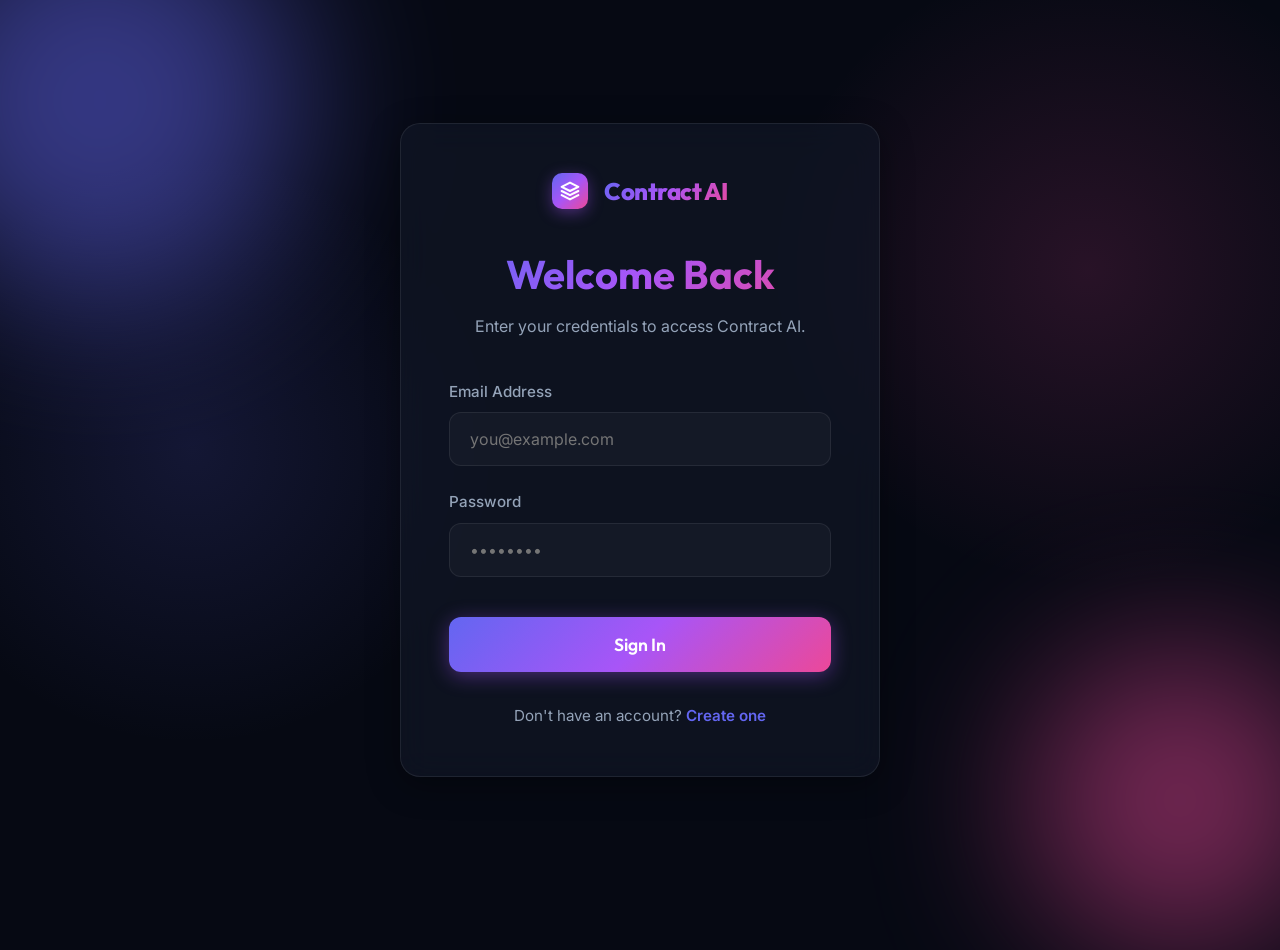
==== frontend/auth.html @ 5492826c "Update auth.html" ====
<!DOCTYPE html>
<html lang="en">

<head>
    <meta charset="UTF-8">
    <meta name="viewport" content="width=device-width, initial-scale=1.0">
    <title>Login - Contract AI</title>
    <link rel="stylesheet" href="css/styles.css">
    <style>
        .auth-container {
            display: flex;
            align-items: center;
            justify-content: center;
            min-height: 100vh;
            padding: 2rem;
            position: relative;
            z-index: 1;
        }

        .auth-card {
            width: 100%;
            max-width: 480px;
            padding: 3rem;
            position: relative;
            overflow: hidden;
        }

        .auth-header {
            text-align: center;
            margin-bottom: 2.5rem;
        }

        .auth-header h1 {
            font-size: 2.5rem;
            margin-bottom: 0.5rem;
            background: var(--accent-gradient);
            -webkit-background-clip: text;
            background-clip: text;
            -webkit-text-fill-color: transparent;
        }

        .auth-header p {
            color: var(--text-muted);
        }

        .form-group {
            margin-bottom: 1.5rem;
        }

        .form-group label {
            display: block;
            margin-bottom: 0.5rem;
            font-weight: 500;
            color: var(--text-muted);
            font-size: 0.95rem;
        }

        .form-input {
            width: 100%;
            padding: 1rem 1.25rem;
            border-radius: 12px;
            border: 1px solid var(--border-glass);
            background: rgba(255, 255, 255, 0.03);
            color: var(--text-main);
            font-family: inherit;
            font-size: 1rem;
            transition: all 0.3s ease;
        }

        [data-theme="light"] .form-input {
            background: rgba(0, 0, 0, 0.02);
        }

        .form-input:focus {
            outline: none;
            border-color: var(--primary-color);
            background: rgba(255, 255, 255, 0.06);
            box-shadow: 0 0 0 3px rgba(99, 102, 241, 0.2);
        }

        .auth-btn {
            width: 100%;
            padding: 1rem;
            margin-top: 1rem;
            font-size: 1.1rem;
        }

        .auth-switch {
            text-align: center;
            margin-top: 2rem;
            color: var(--text-muted);
            font-size: 0.95rem;
        }

        .auth-switch a {
            color: var(--primary-color);
            text-decoration: none;
            font-weight: 600;
            transition: color 0.3s;
        }

        .auth-switch a:hover {
            color: var(--primary-hover);
        }

        /* Form Animation Transition */
        #register-form {
            display: none;
        }

        .fade-in {
            animation: fadeIn 0.4s cubic-bezier(0.16, 1, 0.3, 1) forwards;
        }

        @keyframes fadeIn {
            from {
                opacity: 0;
                transform: translateY(10px);
            }

            to {
                opacity: 1;
                transform: translateY(0);
            }
        }

        /* Abstract Background Elements */
        .bg-orb {
            position: absolute;
            border-radius: 50%;
            filter: blur(80px);
            z-index: 0;
            opacity: 0.5;
        }

        .orb-1 {
            width: 400px;
            height: 400px;
            background: #6366f1;
            top: -100px;
            left: -100px;
            animation: float 10s ease-in-out infinite alternate;
        }

        .orb-2 {
            width: 300px;
            height: 300px;
            background: #ec4899;
            bottom: -50px;
            right: -50px;
            animation: float 8s ease-in-out infinite alternate-reverse;
        }

        @keyframes float {
            0% {
                transform: translate(0, 0) scale(1);
            }

            100% {
                transform: translate(30px, 50px) scale(1.1);
            }
        }
    </style>
</head>

<body data-theme="dark">
    <!-- Background Decor -->
    <div class="bg-orb orb-1"></div>
    <div class="bg-orb orb-2"></div>

    <div class="auth-container">
        <div class="glass-panel auth-card">
            <!-- Branding -->
            <div class="logo" style="justify-content: center; margin-bottom: 2rem; cursor: pointer;" onclick="window.location.href='index.html'">
                <div class="logo-icon">
                    <svg width="20" height="20" viewBox="0 0 24 24" fill="none" stroke="white" stroke-width="2.5"
                        stroke-linecap="round" stroke-linejoin="round">
                        <path d="M12 2L2 7l10 5 10-5-10-5zM2 17l10 5 10-5M2 12l10 5 10-5" />
                    </svg>
                </div>
                <h2 style="font-family: 'Outfit', sans-serif; margin-bottom: 0; font-weight: 800; font-size: 1.5rem; letter-spacing: -0.5px; background: var(--accent-gradient); -webkit-background-clip: text; background-clip: text; -webkit-text-fill-color: transparent;">Contract AI</h2>
            </div>

            <!-- Login Form -->
            <div id="login-form" class="fade-in">
                <div class="auth-header">
                    <h1>Welcome Back</h1>
                    <p>Enter your credentials to access Contract AI.</p>
                </div>
                <form id="form-login">
                    <div class="form-group">
                        <label>Email Address</label>
                        <input type="email" id="login-email" class="form-input" placeholder="you@example.com" required>
                    </div>
                    <div class="form-group">
                        <label>Password</label>
                        <input type="password" id="login-password" class="form-input" placeholder="••••••••" required>
                    </div>
                    <button type="submit" class="btn primary auth-btn">Sign In</button>
                </form>
                <div class="auth-switch">
                    Don't have an account? <a href="#" onclick="toggleForm('register')">Create one</a>
                </div>
            </div>

            <!-- Register Form -->
            <div id="register-form">
                <div class="auth-header">
                    <h1>Create Account</h1>
                    <p>Join Contract AI to start analyzing documents.</p>
                </div>
                <form id="form-register">
                    <div class="form-group">
                        <label>Email Address</label>
                        <input type="email" id="reg-email" class="form-input" placeholder="you@example.com" required>
                    </div>
                    <div class="form-group">
                        <label>Password</label>
                        <input type="password" id="reg-password" class="form-input"
                            placeholder="Choose a strong password" required minlength="6">
                    </div>
                    <button type="submit" class="btn primary auth-btn">Sign Up</button>
                </form>
                <div class="auth-switch">
                    Already have an account? <a href="#" onclick="toggleForm('login')">Sign in</a>
                </div>
            </div>

        </div>
    </div>

    <!-- Toast Notifications (reusing from app UI) -->
    <div id="toast-container" class="toast-container"></div>

    <script src="../js/auth.js"></script>
    <script>
        function toggleForm(type) {
            const login = document.getElementById('login-form');
            const register = document.getElementById('register-form');

            if (type === 'register') {
                login.style.display = 'none';
                login.classList.remove('fade-in');
                register.style.display = 'block';
                register.classList.add('fade-in');
                document.title = 'Register - Contract AI';
            } else {
                register.style.display = 'none';
                register.classList.remove('fade-in');
                login.style.display = 'block';
                login.classList.add('fade-in');
                document.title = 'Login - Contract AI';
            }
        }
    </script>
</body>


</html>
---- frontend/css/styles.css ----
@import url('https://fonts.googleapis.com/css2?family=Outfit:wght@300;400;500;600;700;800&family=Inter:wght@300;400;500;600&display=swap');

:root {
    /* Core Variables */
    --bg-color: #060913; 
    --text-main: #f8fafc;
    --text-muted: #94a3b8;
    --primary-color: #6366f1;
    --primary-hover: #4f46e5;
    
    /* Glassmorphism */
    --bg-glass: rgba(17, 24, 39, 0.65);
    --bg-glass-hover: rgba(31, 41, 55, 0.75);
    --border-glass: rgba(255, 255, 255, 0.08);
    --glass-shadow: 0 8px 32px 0 rgba(0, 0, 0, 0.36);
    
    /* Risks */
    --risk-critical: #ff4757;
    --risk-high: #ffa502;
    --risk-medium: #eccc68;
    --risk-low: #2ed573;
    
    /* Gradients */
    --accent-gradient: linear-gradient(135deg, #6366f1 0%, #a855f7 50%, #ec4899 100%);
    --bg-gradient: radial-gradient(circle at 15% 50%, rgba(99, 102, 241, 0.15), transparent 25%),
                   radial-gradient(circle at 85% 30%, rgba(236, 72, 153, 0.15), transparent 25%);
}

[data-theme="light"] {
    --bg-color: #f8fafc;
    --text-main: #0f172a;
    --text-muted: #64748b;
    --bg-glass: rgba(255, 255, 255, 0.7);
    --bg-glass-hover: rgba(255, 255, 255, 0.9);
    --border-glass: rgba(0, 0, 0, 0.05);
    --glass-shadow: 0 8px 32px 0 rgba(31, 38, 135, 0.1);
    --bg-gradient: radial-gradient(circle at 15% 50%, rgba(99, 102, 241, 0.08), transparent 25%),
                   radial-gradient(circle at 85% 30%, rgba(236, 72, 153, 0.08), transparent 25%);
}

* {
    box-sizing: border-box;
    margin: 0;
    padding: 0;
}

body {
    background-color: var(--bg-color);
    background-image: var(--bg-gradient);
    background-attachment: fixed;
    color: var(--text-main);
    font-family: 'Inter', sans-serif;
    transition: background-color 0.4s ease, color 0.4s ease;
    min-height: 100vh;
    overflow-x: hidden;
    line-height: 1.6;
}

h1, h2, h3, h4, h5, h6 {
    font-family: 'Outfit', sans-serif;
}

/* Glass Panel Utility */
.glass-panel {
    background: var(--bg-glass);
    backdrop-filter: blur(16px);
    -webkit-backdrop-filter: blur(16px);
    border: 1px solid var(--border-glass);
    border-radius: 20px;
    box-shadow: var(--glass-shadow);
    transition: transform 0.3s ease, background 0.3s ease, box-shadow 0.3s ease;
}

.glass-panel:hover {
    box-shadow: 0 12px 40px 0 rgba(0, 0, 0, 0.45);
}

[data-theme="light"] .glass-panel:hover {
    box-shadow: 0 12px 40px 0 rgba(31, 38, 135, 0.15);
}

.app-container {
    display: flex;
    min-height: 100vh;
}

/* Sidebar */
.sidebar {
    width: 280px;
    padding: 2.5rem 1.5rem;
    display: flex;
    flex-direction: column;
    margin: 1.5rem;
    position: sticky;
    top: 1.5rem;
    height: calc(100vh - 3rem);
    z-index: 10;
}

.logo {
    display: flex;
    align-items: center;
    gap: 1rem;
    margin-bottom: 3.5rem;
    padding: 0 0.5rem;
}

.logo-icon {
    width: 36px;
    height: 36px;
    background: var(--accent-gradient);
    border-radius: 10px;
    box-shadow: 0 4px 15px rgba(168, 85, 247, 0.4);
    display: flex;
    align-items: center;
    justify-content: center;
}

.logo h2 {
    font-weight: 800;
    font-size: 1.5rem;
    letter-spacing: -0.5px;
    background: var(--accent-gradient);
    -webkit-background-clip: text;
    -webkit-text-fill-color: transparent;
}

.nav-menu {
    flex: 1;
    display: flex;
    flex-direction: column;
    gap: 0.75rem;
}

.nav-item {
    padding: 1rem 1.25rem;
    color: var(--text-muted);
    text-decoration: none;
    border-radius: 14px;
    display: flex;
    align-items: center;
    gap: 1rem;
    transition: all 0.3s cubic-bezier(0.4, 0, 0.2, 1);
    font-weight: 500;
    font-size: 1.05rem;
    border: 1px solid transparent;
}

.nav-item svg {
    width: 20px;
    height: 20px;
    stroke: currentColor;
    transition: transform 0.3s ease;
}

.nav-item:hover {
    background: var(--bg-glass-hover);
    color: var(--text-main);
    transform: translateX(5px);
}

.nav-item:hover svg {
    transform: scale(1.1);
}

.nav-item.active {
    background: rgba(99, 102, 241, 0.15);
    color: #a855f7;
    border-color: rgba(168, 85, 247, 0.2);
    box-shadow: inset 0 0 20px rgba(168, 85, 247, 0.05);
}

.nav-item.active svg {
    stroke: #a855f7;
}

/* Main Content */
.main-content {
    flex: 1;
    padding: 3rem 4rem;
    max-width: 1400px;
    margin: 0 auto;
}

header {
    margin-bottom: 3rem;
    position: relative;
}

header h1 {
    font-size: 3rem;
    margin-bottom: 0.5rem;
    font-weight: 800;
    letter-spacing: -1px;
}

header p {
    color: var(--text-muted);
    font-size: 1.15rem;
    max-width: 600px;
}

.view-section {
    display: none;
    animation: fadeScale 0.5s cubic-bezier(0.16, 1, 0.3, 1) forwards;
}

.view-section.active {
    display: block;
}

/* Upload Zone */
.upload-container {
    padding: 5rem 2rem;
    text-align: center;
    border: 2px dashed rgba(168, 85, 247, 0.3);
    transition: all 0.4s ease;
    cursor: pointer;
    position: relative;
    overflow: hidden;
}

.upload-container::before {
    content: '';
    position: absolute;
    top: 0; left: 0; right: 0; bottom: 0;
    background: var(--accent-gradient);
    opacity: 0;
    transition: opacity 0.4s ease;
    z-index: -1;
    border-radius: inherit;
}

.upload-container:hover {
    border-color: rgba(168, 85, 247, 0.8);
    transform: translateY(-5px);
}

.upload-container.dragover {
    border-color: transparent;
}

.upload-container.dragover::before {
    opacity: 0.1;
}

.upload-icon {
    margin-bottom: 2rem;
    display: inline-flex;
    padding: 1.5rem;
    background: rgba(99, 102, 241, 0.1);
    border-radius: 50%;
    color: var(--primary-color);
}

.upload-icon svg {
    width: 64px;
    height: 64px;
}

.upload-container h3 {
    margin-bottom: 0.75rem;
    font-size: 1.8rem;
    font-weight: 700;
}

.upload-container p {
    color: var(--text-muted);
    margin-bottom: 2.5rem;
    font-size: 1.1rem;
}

/* Buttons */
.btn {
    padding: 0.85rem 2rem;
    border: none;
    border-radius: 12px;
    font-size: 1.05rem;
    font-weight: 600;
    cursor: pointer;
    transition: all 0.3s cubic-bezier(0.4, 0, 0.2, 1);
    font-family: 'Outfit', sans-serif;
    display: inline-flex;
    align-items: center;
    justify-content: center;
    gap: 0.5rem;
}

.btn:active {
    transform: scale(0.96);
}

.btn.primary {
    background: var(--accent-gradient);
    color: #fff;
    box-shadow: 0 4px 20px rgba(168, 85, 247, 0.4);
    position: relative;
    z-index: 1;
}

.btn.primary::before {
    content: '';
    position: absolute;
    top: 0; left: 0; right: 0; bottom: 0;
    background: linear-gradient(135deg, #a855f7 0%, #ec4899 50%, #6366f1 100%);
    border-radius: inherit;
    z-index: -1;
    opacity: 0;
    transition: opacity 0.3s ease;
}

.btn.primary:hover::before {
    opacity: 1;
}

.btn.primary:hover {
    box-shadow: 0 8px 25px rgba(168, 85, 247, 0.6);
    transform: translateY(-3px);
}

.btn.secondary {
    background: var(--bg-glass-hover);
    color: var(--text-main);
    border: 1px solid var(--border-glass);
}

.btn.secondary:hover {
    background: rgba(255, 255, 255, 0.1);
    transform: translateY(-3px);
}

/* Progress */
.progress-container {
    margin-top: 3rem;
    max-width: 600px;
    margin-left: auto;
    margin-right: auto;
    text-align: center;
}

.uploading-text {
    font-weight: 500;
    margin-bottom: 1rem;
    font-size: 1.1rem;
}

.progress-bar {
    height: 12px;
    background: var(--bg-glass-hover);
    border-radius: 999px;
    overflow: hidden;
    box-shadow: inset 0 2px 4px rgba(0,0,0,0.2);
}

.progress-fill {
    height: 100%;
    background: var(--accent-gradient);
    width: 0%;
    transition: width 0.5s cubic-bezier(0.4, 0, 0.2, 1);
    box-shadow: 0 0 10px rgba(168, 85, 247, 0.5);
    border-radius: 999px;
}

.hidden {
    display: none !important;
}

/* Analysis Dashboard */
.analysis-header {
    display: flex;
    justify-content: space-between;
    align-items: flex-start;
}

.badge {
    padding: 0.35rem 1rem;
    border-radius: 999px;
    font-size: 0.85rem;
    font-weight: 700;
    letter-spacing: 0.5px;
    text-transform: uppercase;
}

.badge.completed { background: rgba(46, 213, 115, 0.15); color: var(--risk-low); border: 1px solid rgba(46, 213, 115, 0.3); }
.badge.analyzing { background: rgba(236, 204, 104, 0.15); color: var(--risk-medium); border: 1px solid rgba(236, 204, 104, 0.3); }
.badge.failed { background: rgba(255, 71, 87, 0.15); color: var(--risk-critical); border: 1px solid rgba(255, 71, 87, 0.3); }

.dashboard-grid {
    display: grid;
    grid-template-columns: 1fr;
    gap: 2rem;
    margin-bottom: 3rem;
}

.summary-cards {
    display: grid;
    grid-template-columns: repeat(3, 1fr);
    gap: 2rem;
}

.stats-card {
    padding: 2rem;
    text-align: center;
    position: relative;
    overflow: hidden;
}

.stats-card::before {
    content: '';
    position: absolute;
    top: 0; left: 0; width: 4px; height: 100%;
    background: var(--accent-gradient);
}

.stats-card.risk-high::before { background: var(--risk-high); }
.stats-card.risk-medium::before { background: var(--risk-medium); }

.stats-card h4 {
    color: var(--text-muted);
    font-size: 1rem;
    text-transform: uppercase;
    letter-spacing: 1.5px;
    margin-bottom: 0.75rem;
}

.stats-value {
    font-size: 3.5rem;
    font-weight: 800;
    font-family: 'Outfit', sans-serif;
    line-height: 1;
}

.charts-container {
    display: grid;
    grid-template-columns: 1fr 1fr;
    gap: 3rem;
    padding: 2.5rem;
}

.chart-wrapper {
    height: 300px;
    position: relative;
}

/* Clauses Table */
.clauses-container {
    padding: 2rem;
}

.clauses-container h3 {
    margin-bottom: 2rem;
    font-size: 1.8rem;
}

.table-responsive {
    overflow-x: auto;
}

.data-table {
    width: 100%;
    border-collapse: separate;
    border-spacing: 0 0.5rem;
}

.data-table th {
    padding: 1rem 1.5rem;
    text-align: left;
    color: var(--text-muted);
    font-weight: 600;
    text-transform: uppercase;
    font-size: 0.85rem;
    letter-spacing: 1px;
}

.data-table td {
    padding: 1.25rem 1.5rem;
    background: rgba(255, 255, 255, 0.02);
    border-top: 1px solid transparent;
    border-bottom: 1px solid transparent;
}

.data-table tr td:first-child {
    border-top-left-radius: 12px;
    border-bottom-left-radius: 12px;
    border-left: 1px solid transparent;
}

.data-table tr td:last-child {
    border-top-right-radius: 12px;
    border-bottom-right-radius: 12px;
    border-right: 1px solid transparent;
}

.data-table tbody tr {
    cursor: pointer;
    transition: all 0.2s ease;
}

.data-table tbody tr:hover td {
    background: rgba(255, 255, 255, 0.06);
}

[data-theme="light"] .data-table tbody tr:hover td {
    background: rgba(0, 0, 0, 0.04);
}

.text-snippet {
    max-width: 450px;
    white-space: nowrap;
    overflow: hidden;
    text-overflow: ellipsis;
    font-size: 0.95rem;
}

/* Risk Badges */
.risk-badge {
    display: inline-flex;
    align-items: center;
    padding: 0.35rem 0.75rem;
    border-radius: 6px;
    font-size: 0.75rem;
    font-weight: 700;
    margin-right: 0.5rem;
    margin-bottom: 0.5rem;
    text-transform: uppercase;
    letter-spacing: 0.5px;
    box-shadow: 0 2px 5px rgba(0,0,0,0.1);
}

.risk-badge.critical { background: rgba(255, 71, 87, 0.15); color: var(--risk-critical); border: 1px solid rgba(255, 71, 87, 0.3); }
.risk-badge.high { background: rgba(255, 165, 2, 0.15); color: var(--risk-high); border: 1px solid rgba(255, 165, 2, 0.3); }
.risk-badge.medium { background: rgba(236, 204, 104, 0.15); color: var(--risk-medium); border: 1px solid rgba(236, 204, 104, 0.3); }
.risk-badge.low { background: rgba(46, 213, 115, 0.15); color: var(--risk-low); border: 1px solid rgba(46, 213, 115, 0.3); }

/* History List */
.history-item {
    display: flex;
    justify-content: space-between;
    align-items: center;
    padding: 1.5rem 2rem;
    margin-bottom: 1rem;
    background: rgba(255, 255, 255, 0.02);
    border-radius: 16px;
    border: 1px solid var(--border-glass);
    transition: transform 0.2s ease;
}

.history-item:hover {
    transform: translateX(5px);
    background: rgba(255, 255, 255, 0.04);
}

[data-theme="light"] .history-item {
    background: rgba(255, 255, 255, 0.5);
}

[data-theme="light"] .history-item:hover {
    background: rgba(255, 255, 255, 0.8);
}

.history-info h4 {
    margin-bottom: 0.5rem;
    font-size: 1.25rem;
}

.history-info p {
    color: var(--text-muted);
    font-size: 0.95rem;
}

.history-actions {
    display: flex;
    gap: 1rem;
}

/* Toast Notifications */
.toast-container {
    position: fixed;
    bottom: 2rem;
    right: 2rem;
    display: flex;
    flex-direction: column;
    gap: 1rem;
    z-index: 1000;
}

.toast {
    padding: 1rem 1.5rem;
    border-radius: 12px;
    background: var(--bg-glass);
    backdrop-filter: blur(16px);
    border: 1px solid var(--border-glass);
    box-shadow: 0 10px 30px rgba(0,0,0,0.2);
    animation: slideInBottom 0.4s cubic-bezier(0.16, 1, 0.3, 1) forwards;
    color: var(--text-main);
    display: flex;
    align-items: center;
    gap: 1rem;
    font-weight: 500;
}

.toast.error { border-left: 4px solid var(--risk-critical); }
.toast.success { border-left: 4px solid var(--risk-low); }

/* Modal */
.modal {
    display: none;
    position: fixed;
    z-index: 100;
    left: 0;
    top: 0;
    width: 100%;
    height: 100%;
    background-color: rgba(0,0,0,0.6);
    backdrop-filter: blur(8px);
    -webkit-backdrop-filter: blur(8px);
}

.modal-content {
    background: var(--bg-glass);
    border: 1px solid var(--border-glass);
    box-shadow: var(--glass-shadow);
    margin: 5% auto;
    padding: 3rem;
    width: 90%;
    max-width: 900px;
    border-radius: 24px;
    position: relative;
    max-height: 90vh;
    overflow-y: auto;
    animation: fadeScale 0.3s cubic-bezier(0.16, 1, 0.3, 1);
}

.close-btn {
    position: absolute;
    right: 2rem;
    top: 2rem;
    color: var(--text-muted);
    font-size: 2rem;
    line-height: 1;
    font-weight: 300;
    cursor: pointer;
    transition: color 0.2s;
}

.close-btn:hover {
    color: var(--risk-critical);
}

.full-text-container {
    background: rgba(0,0,0,0.15);
    padding: 2rem;
    border-radius: 12px;
    margin: 1.5rem 0 2.5rem;
    line-height: 1.8;
    border: 1px solid var(--border-glass);
    font-size: 1.05rem;
}

[data-theme="light"] .full-text-container {
    background: rgba(255,255,255,0.5);
}

.risk-detail-card {
    background: rgba(0,0,0,0.15);
    border-left: 4px solid var(--primary-color);
    padding: 1.5rem;
    margin-bottom: 1.5rem;
    border-radius: 8px 12px 12px 8px;
    border-top: 1px solid var(--border-glass);
    border-right: 1px solid var(--border-glass);
    border-bottom: 1px solid var(--border-glass);
}

[data-theme="light"] .risk-detail-card {
    background: rgba(255,255,255,0.7);
}

.mt-4 { margin-top: 2rem; }

/* Animations */
@keyframes fadeScale {
    from { opacity: 0; transform: scale(0.97) translateY(10px); }
    to { opacity: 1; transform: scale(1) translateY(0); }
}

@keyframes slideInBottom {
    from { opacity: 0; transform: translateY(30px); }
    to { opacity: 1; transform: translateY(0); }
}

@keyframes fadeOut {
    from { opacity: 1; transform: translateY(0); }
    to { opacity: 0; transform: translateY(30px); }
}

/* Theme Toggle */
.theme-toggle {
    margin-top: auto;
    display: flex;
    align-items: center;
    justify-content: space-between;
    padding: 1.5rem 0.5rem 0;
    color: var(--text-muted);
    font-weight: 500;
    border-top: 1px solid var(--border-glass);
}

.switch {
    position: relative;
    display: inline-block;
    width: 50px;
    height: 26px;
}

.switch input {
    opacity: 0;
    width: 0;
    height: 0;
}

.slider {
    position: absolute;
    cursor: pointer;
    top: 0;
    left: 0;
    right: 0;
    bottom: 0;
    background-color: rgba(255,255,255,0.1);
    transition: .4s cubic-bezier(0.4, 0, 0.2, 1);
    border: 1px solid var(--border-glass);
}

[data-theme="light"] .slider {
    background-color: rgba(0,0,0,0.1);
}

.slider:before {
    position: absolute;
    content: "";
    height: 18px;
    width: 18px;
    left: 3px;
    bottom: 3px;
    background-color: var(--text-main);
    transition: .4s cubic-bezier(0.4, 0, 0.2, 1);
    border-radius: 50%;
    box-shadow: 0 2px 5px rgba(0,0,0,0.2);
}

input:checked + .slider {
    background-color: var(--primary-color);
    border-color: var(--primary-color);
}

input:checked + .slider:before {
    transform: translateX(24px);
    background-color: #fff;
}

.slider.round {
    border-radius: 34px;
}

/* Custom Scrollbar */
::-webkit-scrollbar {
    width: 8px;
    height: 8px;
}

::-webkit-scrollbar-track {
    background: transparent;
}

::-webkit-scrollbar-thumb {
    background: rgba(148, 163, 184, 0.3);
    border-radius: 4px;
}

::-webkit-scrollbar-thumb:hover {
    background: rgba(148, 163, 184, 0.5);
}
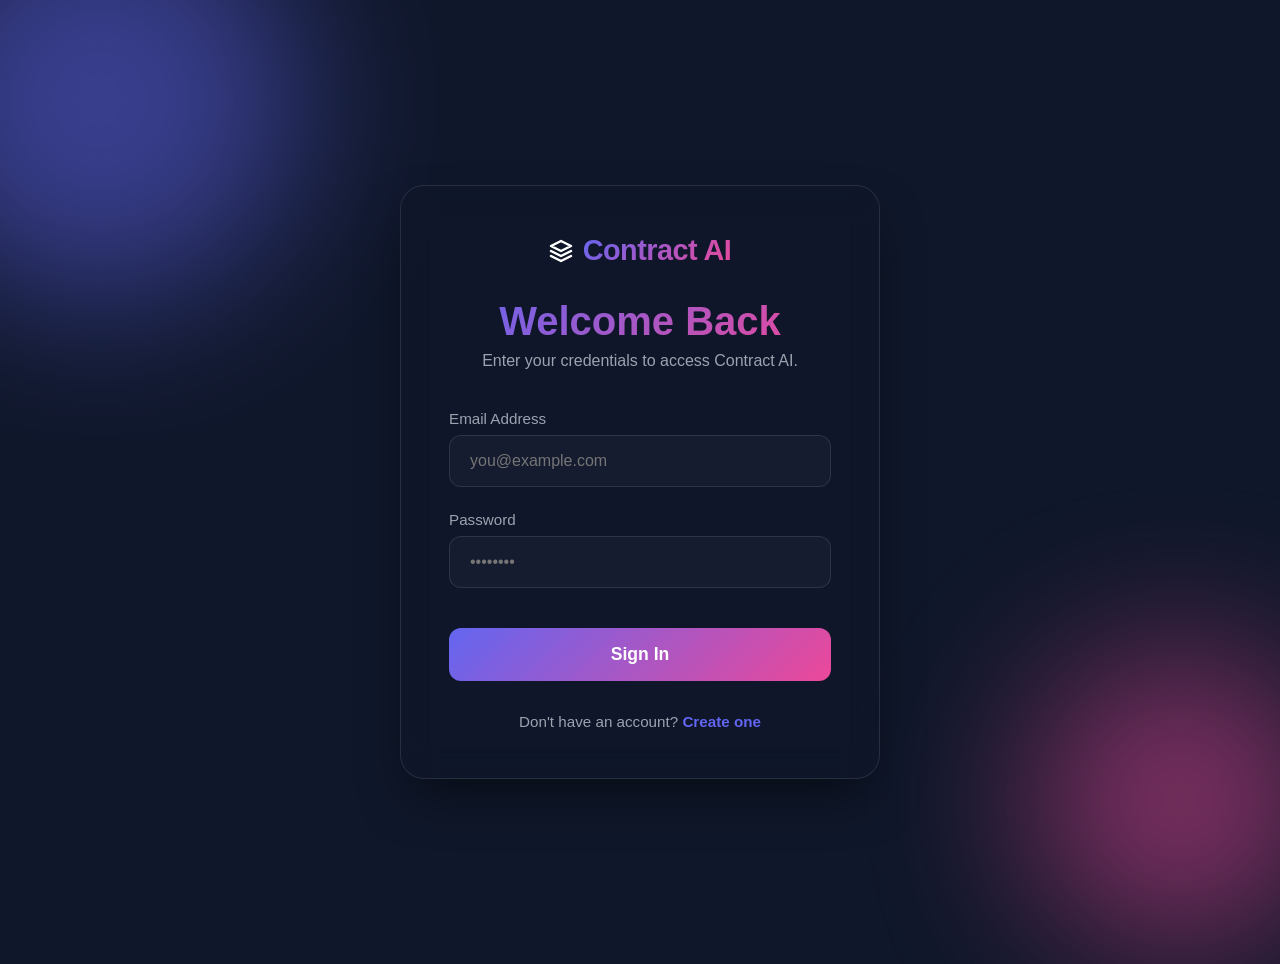
==== commit 3f23b728: "Update auth.html" ====
--- a/frontend/auth.html
+++ b/frontend/auth.html
@@ -5,8 +5,27 @@
     <meta charset="UTF-8">
     <meta name="viewport" content="width=device-width, initial-scale=1.0">
     <title>Login - Contract AI</title>
-    <link rel="stylesheet" href="css/styles.css">
     <style>
+        :root {
+            /* Missing CSS variables added for completeness */
+            --accent-gradient: linear-gradient(135deg, #6366f1, #ec4899);
+            --text-main: #ffffff;
+            --text-muted: #9ca3af;
+            --border-glass: rgba(255, 255, 255, 0.1);
+            --primary-color: #6366f1;
+            --primary-hover: #4f46e5;
+            --bg-color: #0f172a;
+        }
+
+        body {
+            margin: 0;
+            font-family: 'Outfit', 'Segoe UI', Tahoma, Geneva, Verdana, sans-serif;
+            background-color: var(--bg-color);
+            color: var(--text-main);
+            overflow-x: hidden;
+            min-height: 100vh;
+        }
+
         .auth-container {
             display: flex;
             align-items: center;
@@ -23,6 +42,22 @@
             padding: 3rem;
             position: relative;
             overflow: hidden;
+            box-sizing: border-box;
+        }
+
+        /* Glassmorphism panel added */
+        .glass-panel {
+            background: rgba(15, 23, 42, 0.6);
+            backdrop-filter: blur(16px);
+            -webkit-backdrop-filter: blur(16px);
+            border: 1px solid var(--border-glass);
+            border-radius: 24px;
+            box-shadow: 0 25px 50px -12px rgba(0, 0, 0, 0.5);
+        }
+
+        .logo {
+            display: flex;
+            align-items: center;
         }
 
         .auth-header {
@@ -41,6 +76,7 @@
 
         .auth-header p {
             color: var(--text-muted);
+            margin-top: 0;
         }
 
         .form-group {
@@ -65,6 +101,7 @@
             font-family: inherit;
             font-size: 1rem;
             transition: all 0.3s ease;
+            box-sizing: border-box;
         }
 
         [data-theme="light"] .form-input {
@@ -78,6 +115,29 @@
             box-shadow: 0 0 0 3px rgba(99, 102, 241, 0.2);
         }
 
+        /* Button styles added */
+        .btn {
+            border: none;
+            border-radius: 12px;
+            cursor: pointer;
+            font-weight: 600;
+            transition: all 0.3s ease;
+            display: inline-flex;
+            align-items: center;
+            justify-content: center;
+        }
+
+        .btn.primary {
+            background: var(--accent-gradient);
+            color: white;
+        }
+
+        .btn.primary:hover {
+            opacity: 0.9;
+            transform: translateY(-2px);
+            box-shadow: 0 10px 20px -10px rgba(99, 102, 241, 0.5);
+        }
+
         .auth-btn {
             width: 100%;
             padding: 1rem;
@@ -117,7 +177,6 @@
                 opacity: 0;
                 transform: translateY(10px);
             }
-
             to {
                 opacity: 1;
                 transform: translateY(0);
@@ -152,13 +211,47 @@
         }
 
         @keyframes float {
-            0% {
-                transform: translate(0, 0) scale(1);
-            }
-
-            100% {
-                transform: translate(30px, 50px) scale(1.1);
-            }
+            0% { transform: translate(0, 0) scale(1); }
+            100% { transform: translate(30px, 50px) scale(1.1); }
+        }
+
+        /* Toast Notifications CSS Added */
+        .toast-container {
+            position: fixed;
+            bottom: 2rem;
+            right: 2rem;
+            display: flex;
+            flex-direction: column;
+            gap: 1rem;
+            z-index: 1000;
+        }
+
+        .toast {
+            background: rgba(15, 23, 42, 0.95);
+            backdrop-filter: blur(10px);
+            border: 1px solid var(--border-glass);
+            padding: 1rem 1.5rem;
+            border-radius: 12px;
+            display: flex;
+            align-items: center;
+            gap: 0.75rem;
+            color: white;
+            box-shadow: 0 10px 25px -5px rgba(0, 0, 0, 0.3);
+            animation: slideIn 0.3s cubic-bezier(0.16, 1, 0.3, 1) forwards;
+            font-size: 0.95rem;
+        }
+
+        .toast.success { border-left: 4px solid #10b981; }
+        .toast.error { border-left: 4px solid #ef4444; }
+
+        @keyframes slideIn {
+            from { transform: translateX(100%); opacity: 0; }
+            to { transform: translateX(0); opacity: 1; }
+        }
+
+        @keyframes fadeOut {
+            from { transform: translateX(0); opacity: 1; }
+            to { transform: translateX(100%); opacity: 0; }
         }
     </style>
 </head>
@@ -171,14 +264,17 @@
     <div class="auth-container">
         <div class="glass-panel auth-card">
             <!-- Branding -->
-            <div class="logo" style="justify-content: center; margin-bottom: 2rem; cursor: pointer;" onclick="window.location.href='index.html'">
-                <div class="logo-icon">
-                    <svg width="20" height="20" viewBox="0 0 24 24" fill="none" stroke="white" stroke-width="2.5"
+            <div class="logo" style="justify-content: center; margin-bottom: 2rem; cursor: pointer;"
+                onclick="window.location.href='#'">
+                <div class="logo-icon" style="margin-right: 10px; display: flex;">
+                    <svg width="24" height="24" viewBox="0 0 24 24" fill="none" stroke="white" stroke-width="2.5"
                         stroke-linecap="round" stroke-linejoin="round">
                         <path d="M12 2L2 7l10 5 10-5-10-5zM2 17l10 5 10-5M2 12l10 5 10-5" />
                     </svg>
                 </div>
-                <h2 style="font-family: 'Outfit', sans-serif; margin-bottom: 0; font-weight: 800; font-size: 1.5rem; letter-spacing: -0.5px; background: var(--accent-gradient); -webkit-background-clip: text; background-clip: text; -webkit-text-fill-color: transparent;">Contract AI</h2>
+                <h2 style="margin: 0; font-weight: 800; font-size: 1.8rem; letter-spacing: -0.5px; background: var(--accent-gradient); -webkit-background-clip: text; background-clip: text; -webkit-text-fill-color: transparent;">
+                    Contract AI
+                </h2>
             </div>
 
             <!-- Login Form -->
@@ -189,11 +285,11 @@
                 </div>
                 <form id="form-login">
                     <div class="form-group">
-                        <label>Email Address</label>
+                        <label for="login-email">Email Address</label>
                         <input type="email" id="login-email" class="form-input" placeholder="you@example.com" required>
                     </div>
                     <div class="form-group">
-                        <label>Password</label>
+                        <label for="login-password">Password</label>
                         <input type="password" id="login-password" class="form-input" placeholder="••••••••" required>
                     </div>
                     <button type="submit" class="btn primary auth-btn">Sign In</button>
@@ -211,11 +307,11 @@
                 </div>
                 <form id="form-register">
                     <div class="form-group">
-                        <label>Email Address</label>
+                        <label for="reg-email">Email Address</label>
                         <input type="email" id="reg-email" class="form-input" placeholder="you@example.com" required>
                     </div>
                     <div class="form-group">
-                        <label>Password</label>
+                        <label for="reg-password">Password</label>
                         <input type="password" id="reg-password" class="form-input"
                             placeholder="Choose a strong password" required minlength="6">
                     </div>
@@ -229,11 +325,11 @@
         </div>
     </div>
 
-    <!-- Toast Notifications (reusing from app UI) -->
+    <!-- Toast Notifications -->
     <div id="toast-container" class="toast-container"></div>
 
-    <script src="../js/auth.js"></script>
     <script>
+        // Form toggle logic
         function toggleForm(type) {
             const login = document.getElementById('login-form');
             const register = document.getElementById('register-form');
@@ -252,8 +348,145 @@
                 document.title = 'Login - Contract AI';
             }
         }
+
+        // Authentication logic
+        const API_BASE = "https://my-logic-production.up.railway.app/api";
+
+        document.addEventListener('DOMContentLoaded', () => {
+            // Redirect if already logged in
+            if (localStorage.getItem('token')) {
+                // Commented out to prevent infinite looping in the preview environment, uncomment for production.
+                // window.location.href = 'index.html'; 
+            }
+
+            const loginForm = document.getElementById('form-login');
+            const registerForm = document.getElementById('form-register');
+
+            if (loginForm) {
+                loginForm.addEventListener('submit', async (e) => {
+                    e.preventDefault();
+
+                    const email = document.getElementById('login-email').value.trim();
+                    const password = document.getElementById('login-password').value.trim();
+                    const submitBtn = loginForm.querySelector('button[type="submit"]');
+
+                    submitBtn.innerText = 'Signing In...';
+                    submitBtn.disabled = true;
+
+                    await handleAuth(
+                        `${API_BASE}/auth/login`,
+                        { email, password },
+                        'Login successful!'
+                    );
+
+                    submitBtn.innerText = 'Sign In';
+                    submitBtn.disabled = false;
+                });
+            }
+
+            if (registerForm) {
+                registerForm.addEventListener('submit', async (e) => {
+                    e.preventDefault();
+
+                    const email = document.getElementById('reg-email').value.trim();
+                    const password = document.getElementById('reg-password').value.trim();
+                    const submitBtn = registerForm.querySelector('button[type="submit"]');
+                    
+                    submitBtn.innerText = 'Signing Up...';
+                    submitBtn.disabled = true;
+
+                    await handleAuth(
+                        `${API_BASE}/auth/register`,
+                        { email, password },
+                        'Registration successful! Logging in...'
+                    );
+
+                    submitBtn.innerText = 'Sign Up';
+                    submitBtn.disabled = false;
+                });
+            }
+        });
+
+        async function handleAuth(url, credentials, successMessage) {
+            try {
+                let res;
+                try {
+                    res = await fetch(url, {
+                        method: 'POST',
+                        headers: {
+                            'Content-Type': 'application/json'
+                        },
+                        body: JSON.stringify(credentials)
+                    });
+                } catch (networkError) {
+                    console.warn("Network error (CORS or server unreachable). Falling back to mock authentication for preview.", networkError);
+                    
+                    // Mock a brief network delay
+                    await new Promise(resolve => setTimeout(resolve, 600));
+                    
+                    // Mock success response
+                    localStorage.setItem('token', 'mock_token_' + Date.now());
+                    showToast(successMessage + ' (Mock Fallback)', 'success');
+                    return;
+                }
+
+                // Always read raw text first
+                const rawText = await res.text();
+                console.log("Server Raw Response:", rawText);
+
+                let data;
+
+                try {
+                    data = JSON.parse(rawText);
+                } catch (parseError) {
+                    console.error("Response is NOT JSON:", rawText);
+                    throw new Error("Server returned an invalid response. Check backend logs.");
+                }
+
+                if (!res.ok) {
+                    throw new Error(data.error || "Authentication failed");
+                }
+
+                if (!data.token) {
+                    throw new Error("Token not received from server");
+                }
+
+                // Save token
+                localStorage.setItem('token', data.token);
+
+                showToast(successMessage, 'success');
+
+                setTimeout(() => {
+                    // window.location.href = 'index.html'; // Uncomment for real redirection
+                }, 1000);
+
+            } catch (error) {
+                console.error("Auth Error:", error);
+                showToast(error.message || "Something went wrong", 'error');
+            }
+        }
+
+        // Toast notification logic
+        function showToast(message, type = 'success') {
+            const container = document.getElementById('toast-container');
+            const toast = document.createElement('div');
+            toast.className = `toast ${type}`;
+
+            const icon = type === 'success' ? '✅' : '❌';
+
+            toast.innerHTML = `
+                <span>${icon}</span>
+                <span>${message}</span>
+            `;
+
+            container.appendChild(toast);
+
+            setTimeout(() => {
+                toast.style.animation = 'fadeOut 0.3s ease-in forwards';
+                setTimeout(() => toast.remove(), 300);
+            }, 3000);
+        }
     </script>
 </body>
 
-
 </html>
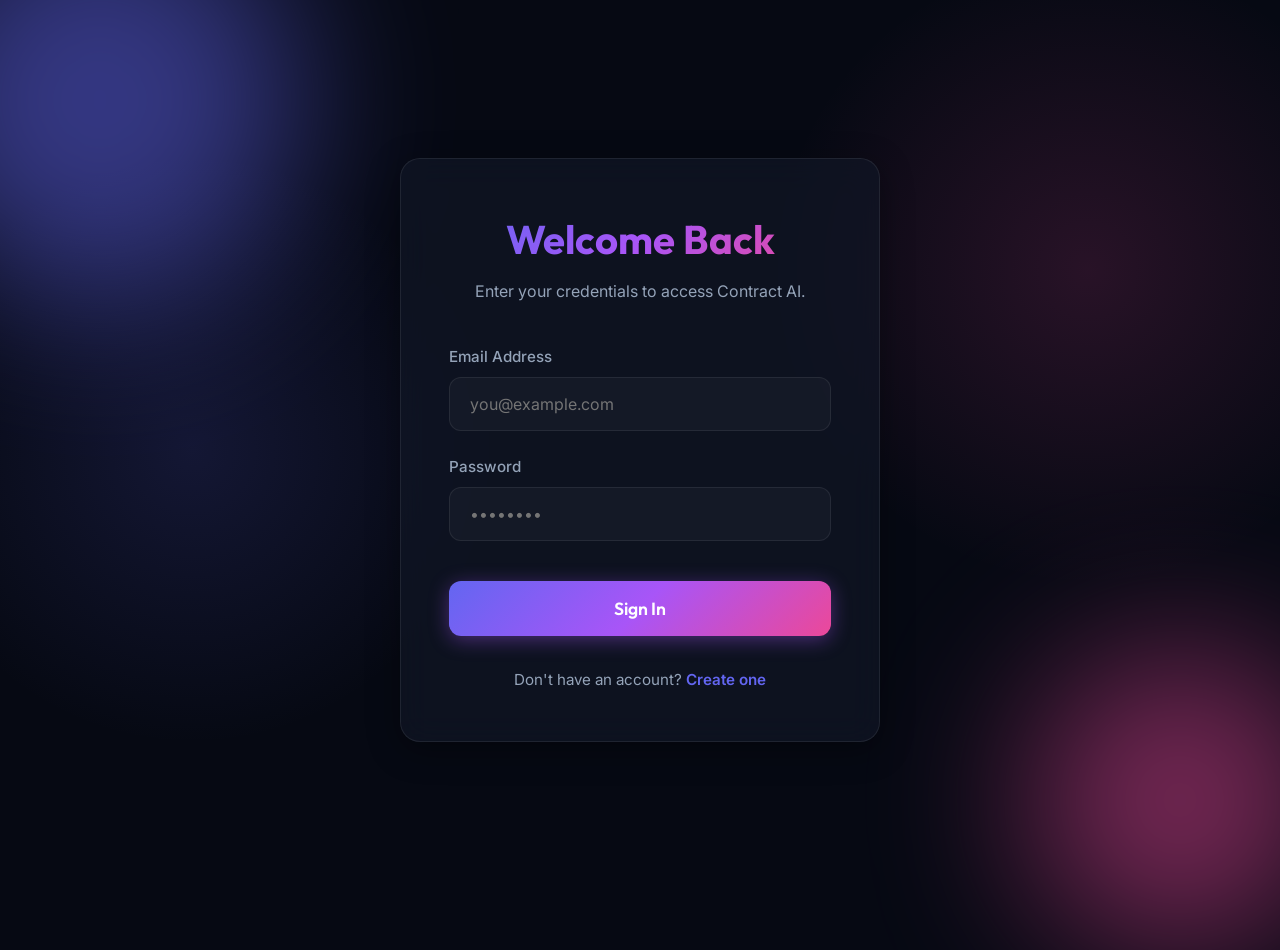
==== commit a1c8234f: "Update auth.html" ====
--- a/frontend/auth.html
+++ b/frontend/auth.html
@@ -5,27 +5,8 @@
     <meta charset="UTF-8">
     <meta name="viewport" content="width=device-width, initial-scale=1.0">
     <title>Login - Contract AI</title>
+    <link rel="stylesheet" href="css/styles.css">
     <style>
-        :root {
-            /* Missing CSS variables added for completeness */
-            --accent-gradient: linear-gradient(135deg, #6366f1, #ec4899);
-            --text-main: #ffffff;
-            --text-muted: #9ca3af;
-            --border-glass: rgba(255, 255, 255, 0.1);
-            --primary-color: #6366f1;
-            --primary-hover: #4f46e5;
-            --bg-color: #0f172a;
-        }
-
-        body {
-            margin: 0;
-            font-family: 'Outfit', 'Segoe UI', Tahoma, Geneva, Verdana, sans-serif;
-            background-color: var(--bg-color);
-            color: var(--text-main);
-            overflow-x: hidden;
-            min-height: 100vh;
-        }
-
         .auth-container {
             display: flex;
             align-items: center;
@@ -42,22 +23,6 @@
             padding: 3rem;
             position: relative;
             overflow: hidden;
-            box-sizing: border-box;
-        }
-
-        /* Glassmorphism panel added */
-        .glass-panel {
-            background: rgba(15, 23, 42, 0.6);
-            backdrop-filter: blur(16px);
-            -webkit-backdrop-filter: blur(16px);
-            border: 1px solid var(--border-glass);
-            border-radius: 24px;
-            box-shadow: 0 25px 50px -12px rgba(0, 0, 0, 0.5);
-        }
-
-        .logo {
-            display: flex;
-            align-items: center;
         }
 
         .auth-header {
@@ -70,13 +35,11 @@
             margin-bottom: 0.5rem;
             background: var(--accent-gradient);
             -webkit-background-clip: text;
-            background-clip: text;
             -webkit-text-fill-color: transparent;
         }
 
         .auth-header p {
             color: var(--text-muted);
-            margin-top: 0;
         }
 
         .form-group {
@@ -101,7 +64,6 @@
             font-family: inherit;
             font-size: 1rem;
             transition: all 0.3s ease;
-            box-sizing: border-box;
         }
 
         [data-theme="light"] .form-input {
@@ -115,29 +77,6 @@
             box-shadow: 0 0 0 3px rgba(99, 102, 241, 0.2);
         }
 
-        /* Button styles added */
-        .btn {
-            border: none;
-            border-radius: 12px;
-            cursor: pointer;
-            font-weight: 600;
-            transition: all 0.3s ease;
-            display: inline-flex;
-            align-items: center;
-            justify-content: center;
-        }
-
-        .btn.primary {
-            background: var(--accent-gradient);
-            color: white;
-        }
-
-        .btn.primary:hover {
-            opacity: 0.9;
-            transform: translateY(-2px);
-            box-shadow: 0 10px 20px -10px rgba(99, 102, 241, 0.5);
-        }
-
         .auth-btn {
             width: 100%;
             padding: 1rem;
@@ -177,6 +116,7 @@
                 opacity: 0;
                 transform: translateY(10px);
             }
+
             to {
                 opacity: 1;
                 transform: translateY(0);
@@ -211,47 +151,13 @@
         }
 
         @keyframes float {
-            0% { transform: translate(0, 0) scale(1); }
-            100% { transform: translate(30px, 50px) scale(1.1); }
-        }
-
-        /* Toast Notifications CSS Added */
-        .toast-container {
-            position: fixed;
-            bottom: 2rem;
-            right: 2rem;
-            display: flex;
-            flex-direction: column;
-            gap: 1rem;
-            z-index: 1000;
-        }
-
-        .toast {
-            background: rgba(15, 23, 42, 0.95);
-            backdrop-filter: blur(10px);
-            border: 1px solid var(--border-glass);
-            padding: 1rem 1.5rem;
-            border-radius: 12px;
-            display: flex;
-            align-items: center;
-            gap: 0.75rem;
-            color: white;
-            box-shadow: 0 10px 25px -5px rgba(0, 0, 0, 0.3);
-            animation: slideIn 0.3s cubic-bezier(0.16, 1, 0.3, 1) forwards;
-            font-size: 0.95rem;
-        }
-
-        .toast.success { border-left: 4px solid #10b981; }
-        .toast.error { border-left: 4px solid #ef4444; }
-
-        @keyframes slideIn {
-            from { transform: translateX(100%); opacity: 0; }
-            to { transform: translateX(0); opacity: 1; }
-        }
-
-        @keyframes fadeOut {
-            from { transform: translateX(0); opacity: 1; }
-            to { transform: translateX(100%); opacity: 0; }
+            0% {
+                transform: translate(0, 0) scale(1);
+            }
+
+            100% {
+                transform: translate(30px, 50px) scale(1.1);
+            }
         }
     </style>
 </head>
@@ -263,19 +169,6 @@
 
     <div class="auth-container">
         <div class="glass-panel auth-card">
-            <!-- Branding -->
-            <div class="logo" style="justify-content: center; margin-bottom: 2rem; cursor: pointer;"
-                onclick="window.location.href='#'">
-                <div class="logo-icon" style="margin-right: 10px; display: flex;">
-                    <svg width="24" height="24" viewBox="0 0 24 24" fill="none" stroke="white" stroke-width="2.5"
-                        stroke-linecap="round" stroke-linejoin="round">
-                        <path d="M12 2L2 7l10 5 10-5-10-5zM2 17l10 5 10-5M2 12l10 5 10-5" />
-                    </svg>
-                </div>
-                <h2 style="margin: 0; font-weight: 800; font-size: 1.8rem; letter-spacing: -0.5px; background: var(--accent-gradient); -webkit-background-clip: text; background-clip: text; -webkit-text-fill-color: transparent;">
-                    Contract AI
-                </h2>
-            </div>
 
             <!-- Login Form -->
             <div id="login-form" class="fade-in">
@@ -285,11 +178,11 @@
                 </div>
                 <form id="form-login">
                     <div class="form-group">
-                        <label for="login-email">Email Address</label>
+                        <label>Email Address</label>
                         <input type="email" id="login-email" class="form-input" placeholder="you@example.com" required>
                     </div>
                     <div class="form-group">
-                        <label for="login-password">Password</label>
+                        <label>Password</label>
                         <input type="password" id="login-password" class="form-input" placeholder="••••••••" required>
                     </div>
                     <button type="submit" class="btn primary auth-btn">Sign In</button>
@@ -307,11 +200,15 @@
                 </div>
                 <form id="form-register">
                     <div class="form-group">
-                        <label for="reg-email">Email Address</label>
+                        <label>Username</label>
+                        <input type="text" id="reg-username" class="form-input" placeholder="johndoe" required>
+                    </div>
+                    <div class="form-group">
+                        <label>Email Address</label>
                         <input type="email" id="reg-email" class="form-input" placeholder="you@example.com" required>
                     </div>
                     <div class="form-group">
-                        <label for="reg-password">Password</label>
+                        <label>Password</label>
                         <input type="password" id="reg-password" class="form-input"
                             placeholder="Choose a strong password" required minlength="6">
                     </div>
@@ -325,11 +222,11 @@
         </div>
     </div>
 
-    <!-- Toast Notifications -->
+    <!-- Toast Notifications (reusing from app UI) -->
     <div id="toast-container" class="toast-container"></div>
 
+    <script src="js/auth.js"></script>
     <script>
-        // Form toggle logic
         function toggleForm(type) {
             const login = document.getElementById('login-form');
             const register = document.getElementById('register-form');
@@ -348,144 +245,6 @@
                 document.title = 'Login - Contract AI';
             }
         }
-
-        // Authentication logic
-        const API_BASE = "https://my-logic-production.up.railway.app/api";
-
-        document.addEventListener('DOMContentLoaded', () => {
-            // Redirect if already logged in
-            if (localStorage.getItem('token')) {
-                // Commented out to prevent infinite looping in the preview environment, uncomment for production.
-                // window.location.href = 'index.html'; 
-            }
-
-            const loginForm = document.getElementById('form-login');
-            const registerForm = document.getElementById('form-register');
-
-            if (loginForm) {
-                loginForm.addEventListener('submit', async (e) => {
-                    e.preventDefault();
-
-                    const email = document.getElementById('login-email').value.trim();
-                    const password = document.getElementById('login-password').value.trim();
-                    const submitBtn = loginForm.querySelector('button[type="submit"]');
-
-                    submitBtn.innerText = 'Signing In...';
-                    submitBtn.disabled = true;
-
-                    await handleAuth(
-                        `${API_BASE}/auth/login`,
-                        { email, password },
-                        'Login successful!'
-                    );
-
-                    submitBtn.innerText = 'Sign In';
-                    submitBtn.disabled = false;
-                });
-            }
-
-            if (registerForm) {
-                registerForm.addEventListener('submit', async (e) => {
-                    e.preventDefault();
-
-                    const email = document.getElementById('reg-email').value.trim();
-                    const password = document.getElementById('reg-password').value.trim();
-                    const submitBtn = registerForm.querySelector('button[type="submit"]');
-                    
-                    submitBtn.innerText = 'Signing Up...';
-                    submitBtn.disabled = true;
-
-                    await handleAuth(
-                        `${API_BASE}/auth/register`,
-                        { email, password },
-                        'Registration successful! Logging in...'
-                    );
-
-                    submitBtn.innerText = 'Sign Up';
-                    submitBtn.disabled = false;
-                });
-            }
-        });
-
-        async function handleAuth(url, credentials, successMessage) {
-            try {
-                let res;
-                try {
-                    res = await fetch(url, {
-                        method: 'POST',
-                        headers: {
-                            'Content-Type': 'application/json'
-                        },
-                        body: JSON.stringify(credentials)
-                    });
-                } catch (networkError) {
-                    console.warn("Network error (CORS or server unreachable). Falling back to mock authentication for preview.", networkError);
-                    
-                    // Mock a brief network delay
-                    await new Promise(resolve => setTimeout(resolve, 600));
-                    
-                    // Mock success response
-                    localStorage.setItem('token', 'mock_token_' + Date.now());
-                    showToast(successMessage + ' (Mock Fallback)', 'success');
-                    return;
-                }
-
-                // Always read raw text first
-                const rawText = await res.text();
-                console.log("Server Raw Response:", rawText);
-
-                let data;
-
-                try {
-                    data = JSON.parse(rawText);
-                } catch (parseError) {
-                    console.error("Response is NOT JSON:", rawText);
-                    throw new Error("Server returned an invalid response. Check backend logs.");
-                }
-
-                if (!res.ok) {
-                    throw new Error(data.error || "Authentication failed");
-                }
-
-                if (!data.token) {
-                    throw new Error("Token not received from server");
-                }
-
-                // Save token
-                localStorage.setItem('token', data.token);
-
-                showToast(successMessage, 'success');
-
-                setTimeout(() => {
-                    // window.location.href = 'index.html'; // Uncomment for real redirection
-                }, 1000);
-
-            } catch (error) {
-                console.error("Auth Error:", error);
-                showToast(error.message || "Something went wrong", 'error');
-            }
-        }
-
-        // Toast notification logic
-        function showToast(message, type = 'success') {
-            const container = document.getElementById('toast-container');
-            const toast = document.createElement('div');
-            toast.className = `toast ${type}`;
-
-            const icon = type === 'success' ? '✅' : '❌';
-
-            toast.innerHTML = `
-                <span>${icon}</span>
-                <span>${message}</span>
-            `;
-
-            container.appendChild(toast);
-
-            setTimeout(() => {
-                toast.style.animation = 'fadeOut 0.3s ease-in forwards';
-                setTimeout(() => toast.remove(), 300);
-            }, 3000);
-        }
     </script>
 </body>
 
--- a/frontend/css/styles.css
+++ b/frontend/css/styles.css
@@ -0,0 +1,782 @@
+@import url('https://fonts.googleapis.com/css2?family=Outfit:wght@300;400;500;600;700;800&family=Inter:wght@300;400;500;600&display=swap');
+
+:root {
+    /* Core Variables */
+    --bg-color: #060913; 
+    --text-main: #f8fafc;
+    --text-muted: #94a3b8;
+    --primary-color: #6366f1;
+    --primary-hover: #4f46e5;
+    
+    /* Glassmorphism */
+    --bg-glass: rgba(17, 24, 39, 0.65);
+    --bg-glass-hover: rgba(31, 41, 55, 0.75);
+    --border-glass: rgba(255, 255, 255, 0.08);
+    --glass-shadow: 0 8px 32px 0 rgba(0, 0, 0, 0.36);
+    
+    /* Risks */
+    --risk-critical: #ff4757;
+    --risk-high: #ffa502;
+    --risk-medium: #eccc68;
+    --risk-low: #2ed573;
+    
+    /* Gradients */
+    --accent-gradient: linear-gradient(135deg, #6366f1 0%, #a855f7 50%, #ec4899 100%);
+    --bg-gradient: radial-gradient(circle at 15% 50%, rgba(99, 102, 241, 0.15), transparent 25%),
+                   radial-gradient(circle at 85% 30%, rgba(236, 72, 153, 0.15), transparent 25%);
+}
+
+[data-theme="light"] {
+    --bg-color: #f8fafc;
+    --text-main: #0f172a;
+    --text-muted: #64748b;
+    --bg-glass: rgba(255, 255, 255, 0.7);
+    --bg-glass-hover: rgba(255, 255, 255, 0.9);
+    --border-glass: rgba(0, 0, 0, 0.05);
+    --glass-shadow: 0 8px 32px 0 rgba(31, 38, 135, 0.1);
+    --bg-gradient: radial-gradient(circle at 15% 50%, rgba(99, 102, 241, 0.08), transparent 25%),
+                   radial-gradient(circle at 85% 30%, rgba(236, 72, 153, 0.08), transparent 25%);
+}
+
+* {
+    box-sizing: border-box;
+    margin: 0;
+    padding: 0;
+}
+
+body {
+    background-color: var(--bg-color);
+    background-image: var(--bg-gradient);
+    background-attachment: fixed;
+    color: var(--text-main);
+    font-family: 'Inter', sans-serif;
+    transition: background-color 0.4s ease, color 0.4s ease;
+    min-height: 100vh;
+    overflow-x: hidden;
+    line-height: 1.6;
+}
+
+h1, h2, h3, h4, h5, h6 {
+    font-family: 'Outfit', sans-serif;
+}
+
+/* Glass Panel Utility */
+.glass-panel {
+    background: var(--bg-glass);
+    backdrop-filter: blur(16px);
+    -webkit-backdrop-filter: blur(16px);
+    border: 1px solid var(--border-glass);
+    border-radius: 20px;
+    box-shadow: var(--glass-shadow);
+    transition: transform 0.3s ease, background 0.3s ease, box-shadow 0.3s ease;
+}
+
+.glass-panel:hover {
+    box-shadow: 0 12px 40px 0 rgba(0, 0, 0, 0.45);
+}
+
+[data-theme="light"] .glass-panel:hover {
+    box-shadow: 0 12px 40px 0 rgba(31, 38, 135, 0.15);
+}
+
+.app-container {
+    display: flex;
+    min-height: 100vh;
+}
+
+/* Sidebar */
+.sidebar {
+    width: 280px;
+    padding: 2.5rem 1.5rem;
+    display: flex;
+    flex-direction: column;
+    margin: 1.5rem;
+    position: sticky;
+    top: 1.5rem;
+    height: calc(100vh - 3rem);
+    z-index: 10;
+}
+
+.logo {
+    display: flex;
+    align-items: center;
+    gap: 1rem;
+    margin-bottom: 3.5rem;
+    padding: 0 0.5rem;
+}
+
+.logo-icon {
+    width: 36px;
+    height: 36px;
+    background: var(--accent-gradient);
+    border-radius: 10px;
+    box-shadow: 0 4px 15px rgba(168, 85, 247, 0.4);
+    display: flex;
+    align-items: center;
+    justify-content: center;
+}
+
+.logo h2 {
+    font-weight: 800;
+    font-size: 1.5rem;
+    letter-spacing: -0.5px;
+    background: var(--accent-gradient);
+    -webkit-background-clip: text;
+    -webkit-text-fill-color: transparent;
+}
+
+.nav-menu {
+    flex: 1;
+    display: flex;
+    flex-direction: column;
+    gap: 0.75rem;
+}
+
+.nav-item {
+    padding: 1rem 1.25rem;
+    color: var(--text-muted);
+    text-decoration: none;
+    border-radius: 14px;
+    display: flex;
+    align-items: center;
+    gap: 1rem;
+    transition: all 0.3s cubic-bezier(0.4, 0, 0.2, 1);
+    font-weight: 500;
+    font-size: 1.05rem;
+    border: 1px solid transparent;
+}
+
+.nav-item svg {
+    width: 20px;
+    height: 20px;
+    stroke: currentColor;
+    transition: transform 0.3s ease;
+}
+
+.nav-item:hover {
+    background: var(--bg-glass-hover);
+    color: var(--text-main);
+    transform: translateX(5px);
+}
+
+.nav-item:hover svg {
+    transform: scale(1.1);
+}
+
+.nav-item.active {
+    background: rgba(99, 102, 241, 0.15);
+    color: #a855f7;
+    border-color: rgba(168, 85, 247, 0.2);
+    box-shadow: inset 0 0 20px rgba(168, 85, 247, 0.05);
+}
+
+.nav-item.active svg {
+    stroke: #a855f7;
+}
+
+/* Main Content */
+.main-content {
+    flex: 1;
+    padding: 3rem 4rem;
+    max-width: 1400px;
+    margin: 0 auto;
+}
+
+header {
+    margin-bottom: 3rem;
+    position: relative;
+}
+
+header h1 {
+    font-size: 3rem;
+    margin-bottom: 0.5rem;
+    font-weight: 800;
+    letter-spacing: -1px;
+}
+
+header p {
+    color: var(--text-muted);
+    font-size: 1.15rem;
+    max-width: 600px;
+}
+
+.view-section {
+    display: none;
+    animation: fadeScale 0.5s cubic-bezier(0.16, 1, 0.3, 1) forwards;
+}
+
+.view-section.active {
+    display: block;
+}
+
+/* Upload Zone */
+.upload-container {
+    padding: 5rem 2rem;
+    text-align: center;
+    border: 2px dashed rgba(168, 85, 247, 0.3);
+    transition: all 0.4s ease;
+    cursor: pointer;
+    position: relative;
+    overflow: hidden;
+}
+
+.upload-container::before {
+    content: '';
+    position: absolute;
+    top: 0; left: 0; right: 0; bottom: 0;
+    background: var(--accent-gradient);
+    opacity: 0;
+    transition: opacity 0.4s ease;
+    z-index: -1;
+    border-radius: inherit;
+}
+
+.upload-container:hover {
+    border-color: rgba(168, 85, 247, 0.8);
+    transform: translateY(-5px);
+}
+
+.upload-container.dragover {
+    border-color: transparent;
+}
+
+.upload-container.dragover::before {
+    opacity: 0.1;
+}
+
+.upload-icon {
+    margin-bottom: 2rem;
+    display: inline-flex;
+    padding: 1.5rem;
+    background: rgba(99, 102, 241, 0.1);
+    border-radius: 50%;
+    color: var(--primary-color);
+}
+
+.upload-icon svg {
+    width: 64px;
+    height: 64px;
+}
+
+.upload-container h3 {
+    margin-bottom: 0.75rem;
+    font-size: 1.8rem;
+    font-weight: 700;
+}
+
+.upload-container p {
+    color: var(--text-muted);
+    margin-bottom: 2.5rem;
+    font-size: 1.1rem;
+}
+
+/* Buttons */
+.btn {
+    padding: 0.85rem 2rem;
+    border: none;
+    border-radius: 12px;
+    font-size: 1.05rem;
+    font-weight: 600;
+    cursor: pointer;
+    transition: all 0.3s cubic-bezier(0.4, 0, 0.2, 1);
+    font-family: 'Outfit', sans-serif;
+    display: inline-flex;
+    align-items: center;
+    justify-content: center;
+    gap: 0.5rem;
+}
+
+.btn:active {
+    transform: scale(0.96);
+}
+
+.btn.primary {
+    background: var(--accent-gradient);
+    color: #fff;
+    box-shadow: 0 4px 20px rgba(168, 85, 247, 0.4);
+    position: relative;
+    z-index: 1;
+}
+
+.btn.primary::before {
+    content: '';
+    position: absolute;
+    top: 0; left: 0; right: 0; bottom: 0;
+    background: linear-gradient(135deg, #a855f7 0%, #ec4899 50%, #6366f1 100%);
+    border-radius: inherit;
+    z-index: -1;
+    opacity: 0;
+    transition: opacity 0.3s ease;
+}
+
+.btn.primary:hover::before {
+    opacity: 1;
+}
+
+.btn.primary:hover {
+    box-shadow: 0 8px 25px rgba(168, 85, 247, 0.6);
+    transform: translateY(-3px);
+}
+
+.btn.secondary {
+    background: var(--bg-glass-hover);
+    color: var(--text-main);
+    border: 1px solid var(--border-glass);
+}
+
+.btn.secondary:hover {
+    background: rgba(255, 255, 255, 0.1);
+    transform: translateY(-3px);
+}
+
+/* Progress */
+.progress-container {
+    margin-top: 3rem;
+    max-width: 600px;
+    margin-left: auto;
+    margin-right: auto;
+    text-align: center;
+}
+
+.uploading-text {
+    font-weight: 500;
+    margin-bottom: 1rem;
+    font-size: 1.1rem;
+}
+
+.progress-bar {
+    height: 12px;
+    background: var(--bg-glass-hover);
+    border-radius: 999px;
+    overflow: hidden;
+    box-shadow: inset 0 2px 4px rgba(0,0,0,0.2);
+}
+
+.progress-fill {
+    height: 100%;
+    background: var(--accent-gradient);
+    width: 0%;
+    transition: width 0.5s cubic-bezier(0.4, 0, 0.2, 1);
+    box-shadow: 0 0 10px rgba(168, 85, 247, 0.5);
+    border-radius: 999px;
+}
+
+.hidden {
+    display: none !important;
+}
+
+/* Analysis Dashboard */
+.analysis-header {
+    display: flex;
+    justify-content: space-between;
+    align-items: flex-start;
+}
+
+.badge {
+    padding: 0.35rem 1rem;
+    border-radius: 999px;
+    font-size: 0.85rem;
+    font-weight: 700;
+    letter-spacing: 0.5px;
+    text-transform: uppercase;
+}
+
+.badge.completed { background: rgba(46, 213, 115, 0.15); color: var(--risk-low); border: 1px solid rgba(46, 213, 115, 0.3); }
+.badge.analyzing { background: rgba(236, 204, 104, 0.15); color: var(--risk-medium); border: 1px solid rgba(236, 204, 104, 0.3); }
+.badge.failed { background: rgba(255, 71, 87, 0.15); color: var(--risk-critical); border: 1px solid rgba(255, 71, 87, 0.3); }
+
+.dashboard-grid {
+    display: grid;
+    grid-template-columns: 1fr;
+    gap: 2rem;
+    margin-bottom: 3rem;
+}
+
+.summary-cards {
+    display: grid;
+    grid-template-columns: repeat(3, 1fr);
+    gap: 2rem;
+}
+
+.stats-card {
+    padding: 2rem;
+    text-align: center;
+    position: relative;
+    overflow: hidden;
+}
+
+.stats-card::before {
+    content: '';
+    position: absolute;
+    top: 0; left: 0; width: 4px; height: 100%;
+    background: var(--accent-gradient);
+}
+
+.stats-card.risk-high::before { background: var(--risk-high); }
+.stats-card.risk-medium::before { background: var(--risk-medium); }
+
+.stats-card h4 {
+    color: var(--text-muted);
+    font-size: 1rem;
+    text-transform: uppercase;
+    letter-spacing: 1.5px;
+    margin-bottom: 0.75rem;
+}
+
+.stats-value {
+    font-size: 3.5rem;
+    font-weight: 800;
+    font-family: 'Outfit', sans-serif;
+    line-height: 1;
+}
+
+.charts-container {
+    display: grid;
+    grid-template-columns: 1fr 1fr;
+    gap: 3rem;
+    padding: 2.5rem;
+}
+
+.chart-wrapper {
+    height: 300px;
+    position: relative;
+}
+
+/* Clauses Table */
+.clauses-container {
+    padding: 2rem;
+}
+
+.clauses-container h3 {
+    margin-bottom: 2rem;
+    font-size: 1.8rem;
+}
+
+.table-responsive {
+    overflow-x: auto;
+}
+
+.data-table {
+    width: 100%;
+    border-collapse: separate;
+    border-spacing: 0 0.5rem;
+}
+
+.data-table th {
+    padding: 1rem 1.5rem;
+    text-align: left;
+    color: var(--text-muted);
+    font-weight: 600;
+    text-transform: uppercase;
+    font-size: 0.85rem;
+    letter-spacing: 1px;
+}
+
+.data-table td {
+    padding: 1.25rem 1.5rem;
+    background: rgba(255, 255, 255, 0.02);
+    border-top: 1px solid transparent;
+    border-bottom: 1px solid transparent;
+}
+
+.data-table tr td:first-child {
+    border-top-left-radius: 12px;
+    border-bottom-left-radius: 12px;
+    border-left: 1px solid transparent;
+}
+
+.data-table tr td:last-child {
+    border-top-right-radius: 12px;
+    border-bottom-right-radius: 12px;
+    border-right: 1px solid transparent;
+}
+
+.data-table tbody tr {
+    cursor: pointer;
+    transition: all 0.2s ease;
+}
+
+.data-table tbody tr:hover td {
+    background: rgba(255, 255, 255, 0.06);
+}
+
+[data-theme="light"] .data-table tbody tr:hover td {
+    background: rgba(0, 0, 0, 0.04);
+}
+
+.text-snippet {
+    max-width: 450px;
+    white-space: nowrap;
+    overflow: hidden;
+    text-overflow: ellipsis;
+    font-size: 0.95rem;
+}
+
+/* Risk Badges */
+.risk-badge {
+    display: inline-flex;
+    align-items: center;
+    padding: 0.35rem 0.75rem;
+    border-radius: 6px;
+    font-size: 0.75rem;
+    font-weight: 700;
+    margin-right: 0.5rem;
+    margin-bottom: 0.5rem;
+    text-transform: uppercase;
+    letter-spacing: 0.5px;
+    box-shadow: 0 2px 5px rgba(0,0,0,0.1);
+}
+
+.risk-badge.critical { background: rgba(255, 71, 87, 0.15); color: var(--risk-critical); border: 1px solid rgba(255, 71, 87, 0.3); }
+.risk-badge.high { background: rgba(255, 165, 2, 0.15); color: var(--risk-high); border: 1px solid rgba(255, 165, 2, 0.3); }
+.risk-badge.medium { background: rgba(236, 204, 104, 0.15); color: var(--risk-medium); border: 1px solid rgba(236, 204, 104, 0.3); }
+.risk-badge.low { background: rgba(46, 213, 115, 0.15); color: var(--risk-low); border: 1px solid rgba(46, 213, 115, 0.3); }
+
+/* History List */
+.history-item {
+    display: flex;
+    justify-content: space-between;
+    align-items: center;
+    padding: 1.5rem 2rem;
+    margin-bottom: 1rem;
+    background: rgba(255, 255, 255, 0.02);
+    border-radius: 16px;
+    border: 1px solid var(--border-glass);
+    transition: transform 0.2s ease;
+}
+
+.history-item:hover {
+    transform: translateX(5px);
+    background: rgba(255, 255, 255, 0.04);
+}
+
+[data-theme="light"] .history-item {
+    background: rgba(255, 255, 255, 0.5);
+}
+
+[data-theme="light"] .history-item:hover {
+    background: rgba(255, 255, 255, 0.8);
+}
+
+.history-info h4 {
+    margin-bottom: 0.5rem;
+    font-size: 1.25rem;
+}
+
+.history-info p {
+    color: var(--text-muted);
+    font-size: 0.95rem;
+}
+
+.history-actions {
+    display: flex;
+    gap: 1rem;
+}
+
+/* Toast Notifications */
+.toast-container {
+    position: fixed;
+    bottom: 2rem;
+    right: 2rem;
+    display: flex;
+    flex-direction: column;
+    gap: 1rem;
+    z-index: 1000;
+}
+
+.toast {
+    padding: 1rem 1.5rem;
+    border-radius: 12px;
+    background: var(--bg-glass);
+    backdrop-filter: blur(16px);
+    border: 1px solid var(--border-glass);
+    box-shadow: 0 10px 30px rgba(0,0,0,0.2);
+    animation: slideInBottom 0.4s cubic-bezier(0.16, 1, 0.3, 1) forwards;
+    color: var(--text-main);
+    display: flex;
+    align-items: center;
+    gap: 1rem;
+    font-weight: 500;
+}
+
+.toast.error { border-left: 4px solid var(--risk-critical); }
+.toast.success { border-left: 4px solid var(--risk-low); }
+
+/* Modal */
+.modal {
+    display: none;
+    position: fixed;
+    z-index: 100;
+    left: 0;
+    top: 0;
+    width: 100%;
+    height: 100%;
+    background-color: rgba(0,0,0,0.6);
+    backdrop-filter: blur(8px);
+    -webkit-backdrop-filter: blur(8px);
+}
+
+.modal-content {
+    background: var(--bg-glass);
+    border: 1px solid var(--border-glass);
+    box-shadow: var(--glass-shadow);
+    margin: 5% auto;
+    padding: 3rem;
+    width: 90%;
+    max-width: 900px;
+    border-radius: 24px;
+    position: relative;
+    max-height: 90vh;
+    overflow-y: auto;
+    animation: fadeScale 0.3s cubic-bezier(0.16, 1, 0.3, 1);
+}
+
+.close-btn {
+    position: absolute;
+    right: 2rem;
+    top: 2rem;
+    color: var(--text-muted);
+    font-size: 2rem;
+    line-height: 1;
+    font-weight: 300;
+    cursor: pointer;
+    transition: color 0.2s;
+}
+
+.close-btn:hover {
+    color: var(--risk-critical);
+}
+
+.full-text-container {
+    background: rgba(0,0,0,0.15);
+    padding: 2rem;
+    border-radius: 12px;
+    margin: 1.5rem 0 2.5rem;
+    line-height: 1.8;
+    border: 1px solid var(--border-glass);
+    font-size: 1.05rem;
+}
+
+[data-theme="light"] .full-text-container {
+    background: rgba(255,255,255,0.5);
+}
+
+.risk-detail-card {
+    background: rgba(0,0,0,0.15);
+    border-left: 4px solid var(--primary-color);
+    padding: 1.5rem;
+    margin-bottom: 1.5rem;
+    border-radius: 8px 12px 12px 8px;
+    border-top: 1px solid var(--border-glass);
+    border-right: 1px solid var(--border-glass);
+    border-bottom: 1px solid var(--border-glass);
+}
+
+[data-theme="light"] .risk-detail-card {
+    background: rgba(255,255,255,0.7);
+}
+
+.mt-4 { margin-top: 2rem; }
+
+/* Animations */
+@keyframes fadeScale {
+    from { opacity: 0; transform: scale(0.97) translateY(10px); }
+    to { opacity: 1; transform: scale(1) translateY(0); }
+}
+
+@keyframes slideInBottom {
+    from { opacity: 0; transform: translateY(30px); }
+    to { opacity: 1; transform: translateY(0); }
+}
+
+@keyframes fadeOut {
+    from { opacity: 1; transform: translateY(0); }
+    to { opacity: 0; transform: translateY(30px); }
+}
+
+/* Theme Toggle */
+.theme-toggle {
+    margin-top: auto;
+    display: flex;
+    align-items: center;
+    justify-content: space-between;
+    padding: 1.5rem 0.5rem 0;
+    color: var(--text-muted);
+    font-weight: 500;
+    border-top: 1px solid var(--border-glass);
+}
+
+.switch {
+    position: relative;
+    display: inline-block;
+    width: 50px;
+    height: 26px;
+}
+
+.switch input {
+    opacity: 0;
+    width: 0;
+    height: 0;
+}
+
+.slider {
+    position: absolute;
+    cursor: pointer;
+    top: 0;
+    left: 0;
+    right: 0;
+    bottom: 0;
+    background-color: rgba(255,255,255,0.1);
+    transition: .4s cubic-bezier(0.4, 0, 0.2, 1);
+    border: 1px solid var(--border-glass);
+}
+
+[data-theme="light"] .slider {
+    background-color: rgba(0,0,0,0.1);
+}
+
+.slider:before {
+    position: absolute;
+    content: "";
+    height: 18px;
+    width: 18px;
+    left: 3px;
+    bottom: 3px;
+    background-color: var(--text-main);
+    transition: .4s cubic-bezier(0.4, 0, 0.2, 1);
+    border-radius: 50%;
+    box-shadow: 0 2px 5px rgba(0,0,0,0.2);
+}
+
+input:checked + .slider {
+    background-color: var(--primary-color);
+    border-color: var(--primary-color);
+}
+
+input:checked + .slider:before {
+    transform: translateX(24px);
+    background-color: #fff;
+}
+
+.slider.round {
+    border-radius: 34px;
+}
+
+/* Custom Scrollbar */
+::-webkit-scrollbar {
+    width: 8px;
+    height: 8px;
+}
+
+::-webkit-scrollbar-track {
+    background: transparent;
+}
+
+::-webkit-scrollbar-thumb {
+    background: rgba(148, 163, 184, 0.3);
+    border-radius: 4px;
+}
+
+::-webkit-scrollbar-thumb:hover {
+    background: rgba(148, 163, 184, 0.5);
+}
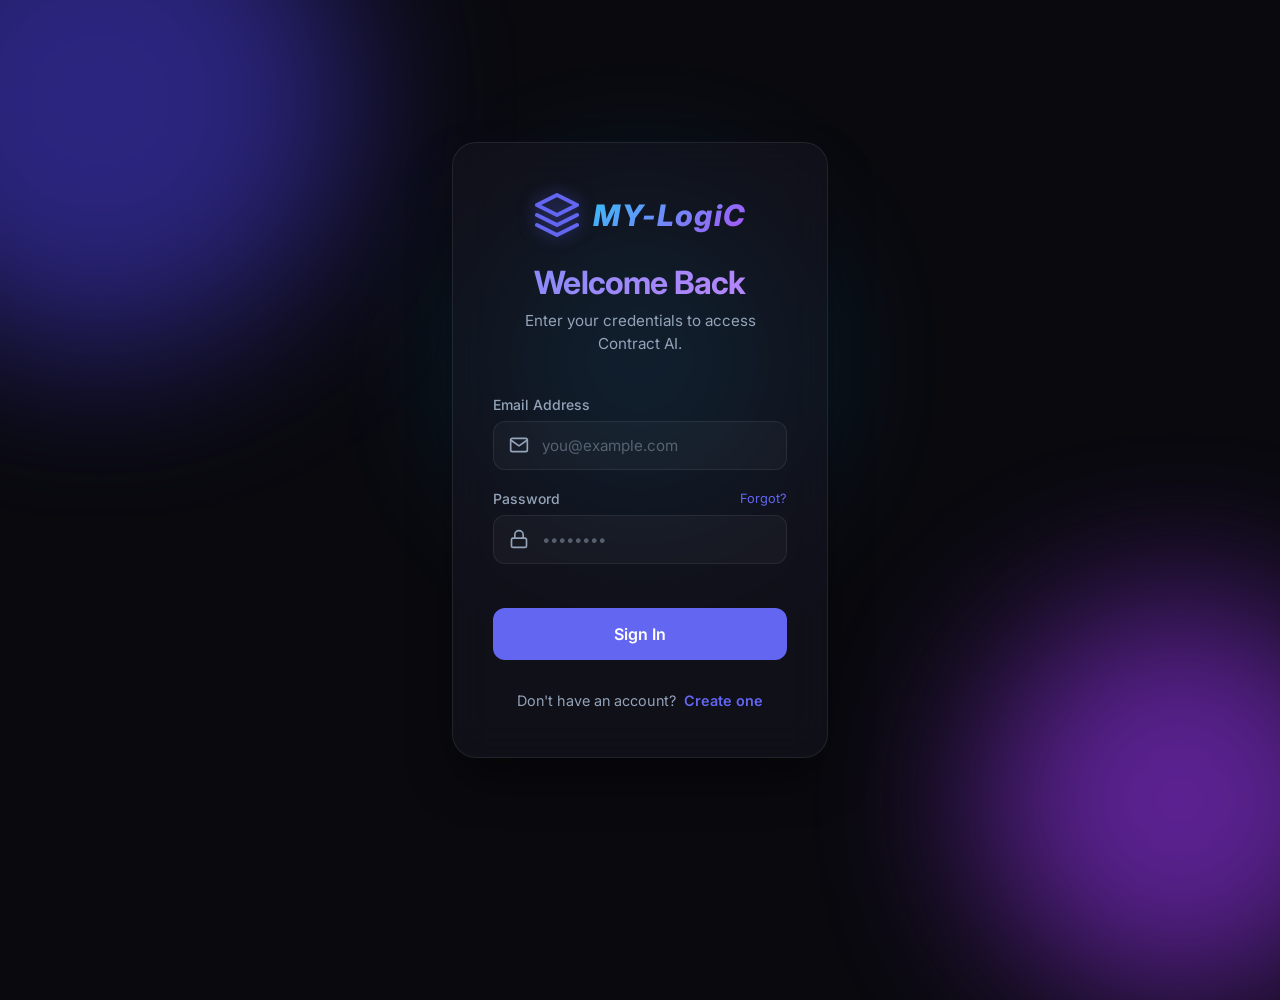
==== commit 027bbc64: "Update auth.html" ====
--- a/frontend/auth.html
+++ b/frontend/auth.html
@@ -5,122 +5,45 @@
     <meta charset="UTF-8">
     <meta name="viewport" content="width=device-width, initial-scale=1.0">
     <title>Login - Contract AI</title>
-    <link rel="stylesheet" href="css/styles.css">
+    <link href="https://fonts.googleapis.com/css2?family=Inter:wght@300;400;500;600;700;800&display=swap" rel="stylesheet">
     <style>
-        .auth-container {
+        :root {
+            /* Color Palette */
+            --bg-dark: #09090e;
+            --primary-color: #6366f1;
+            --primary-hover: #4f46e5;
+            --accent-gradient: linear-gradient(135deg, #818cf8 0%, #c084fc 100%);
+            
+            /* Text Colors */
+            --text-main: #f8fafc;
+            --text-muted: #94a3b8;
+            
+            /* Glass Effects */
+            --glass-bg: rgba(20, 21, 31, 0.65);
+            --border-glass: rgba(255, 255, 255, 0.08);
+            --input-bg: rgba(255, 255, 255, 0.03);
+            --input-bg-focus: rgba(255, 255, 255, 0.06);
+            
+            /* Shadows & Transitions */
+            --glow-shadow: 0 0 20px rgba(99, 102, 241, 0.3);
+            --transition-all: all 0.3s cubic-bezier(0.4, 0, 0.2, 1);
+        }
+
+        * {
+            margin: 0;
+            padding: 0;
+            box-sizing: border-box;
+            font-family: 'Inter', sans-serif;
+        }
+
+        body {
+            background-color: var(--bg-dark);
+            color: var(--text-main);
+            min-height: 100vh;
+            overflow: hidden;
             display: flex;
             align-items: center;
             justify-content: center;
-            min-height: 100vh;
-            padding: 2rem;
-            position: relative;
-            z-index: 1;
-        }
-
-        .auth-card {
-            width: 100%;
-            max-width: 480px;
-            padding: 3rem;
-            position: relative;
-            overflow: hidden;
-        }
-
-        .auth-header {
-            text-align: center;
-            margin-bottom: 2.5rem;
-        }
-
-        .auth-header h1 {
-            font-size: 2.5rem;
-            margin-bottom: 0.5rem;
-            background: var(--accent-gradient);
-            -webkit-background-clip: text;
-            -webkit-text-fill-color: transparent;
-        }
-
-        .auth-header p {
-            color: var(--text-muted);
-        }
-
-        .form-group {
-            margin-bottom: 1.5rem;
-        }
-
-        .form-group label {
-            display: block;
-            margin-bottom: 0.5rem;
-            font-weight: 500;
-            color: var(--text-muted);
-            font-size: 0.95rem;
-        }
-
-        .form-input {
-            width: 100%;
-            padding: 1rem 1.25rem;
-            border-radius: 12px;
-            border: 1px solid var(--border-glass);
-            background: rgba(255, 255, 255, 0.03);
-            color: var(--text-main);
-            font-family: inherit;
-            font-size: 1rem;
-            transition: all 0.3s ease;
-        }
-
-        [data-theme="light"] .form-input {
-            background: rgba(0, 0, 0, 0.02);
-        }
-
-        .form-input:focus {
-            outline: none;
-            border-color: var(--primary-color);
-            background: rgba(255, 255, 255, 0.06);
-            box-shadow: 0 0 0 3px rgba(99, 102, 241, 0.2);
-        }
-
-        .auth-btn {
-            width: 100%;
-            padding: 1rem;
-            margin-top: 1rem;
-            font-size: 1.1rem;
-        }
-
-        .auth-switch {
-            text-align: center;
-            margin-top: 2rem;
-            color: var(--text-muted);
-            font-size: 0.95rem;
-        }
-
-        .auth-switch a {
-            color: var(--primary-color);
-            text-decoration: none;
-            font-weight: 600;
-            transition: color 0.3s;
-        }
-
-        .auth-switch a:hover {
-            color: var(--primary-hover);
-        }
-
-        /* Form Animation Transition */
-        #register-form {
-            display: none;
-        }
-
-        .fade-in {
-            animation: fadeIn 0.4s cubic-bezier(0.16, 1, 0.3, 1) forwards;
-        }
-
-        @keyframes fadeIn {
-            from {
-                opacity: 0;
-                transform: translateY(10px);
-            }
-
-            to {
-                opacity: 1;
-                transform: translateY(0);
-            }
         }
 
         /* Abstract Background Elements */
@@ -129,46 +52,296 @@
             border-radius: 50%;
             filter: blur(80px);
             z-index: 0;
-            opacity: 0.5;
+            opacity: 0.6;
         }
 
         .orb-1 {
+            width: 500px;
+            height: 500px;
+            background: #4338ca;
+            top: -150px;
+            left: -150px;
+            animation: float 12s ease-in-out infinite alternate;
+        }
+
+        .orb-2 {
             width: 400px;
             height: 400px;
-            background: #6366f1;
-            top: -100px;
-            left: -100px;
-            animation: float 10s ease-in-out infinite alternate;
-        }
-
-        .orb-2 {
+            background: #9333ea;
+            bottom: -100px;
+            right: -100px;
+            animation: float 10s ease-in-out infinite alternate-reverse;
+        }
+
+        .orb-3 {
             width: 300px;
             height: 300px;
-            background: #ec4899;
-            bottom: -50px;
-            right: -50px;
-            animation: float 8s ease-in-out infinite alternate-reverse;
+            background: #0ea5e9;
+            top: 40%;
+            left: 50%;
+            transform: translate(-50%, -50%);
+            animation: floatCenter 15s ease-in-out infinite alternate;
+            opacity: 0.3;
         }
 
         @keyframes float {
-            0% {
-                transform: translate(0, 0) scale(1);
+            0% { transform: translate(0, 0) scale(1); }
+            100% { transform: translate(50px, 80px) scale(1.1); }
+        }
+
+        @keyframes floatCenter {
+            0% { transform: translate(-50%, -50%) scale(1); }
+            100% { transform: translate(-30%, -60%) scale(1.2); }
+        }
+
+        /* Container & Card */
+        .auth-container {
+            position: relative;
+            z-index: 10;
+            width: 100%;
+            max-width: 440px;
+            padding: 2rem;
+        }
+
+        .glass-panel {
+            background: var(--glass-bg);
+            backdrop-filter: blur(20px);
+            -webkit-backdrop-filter: blur(20px);
+            border: 1px solid var(--border-glass);
+            border-radius: 24px;
+            padding: 3rem 2.5rem;
+            box-shadow: 0 25px 50px -12px rgba(0, 0, 0, 0.5);
+        }
+
+        /* Header */
+        .auth-logo {
+            display: flex;
+            justify-content: center;
+            align-items: center;
+            gap: 0.75rem;
+            margin-bottom: 1.5rem;
+        }
+
+        .auth-logo svg {
+            width: 48px;
+            height: 48px;
+            color: var(--primary-color);
+            filter: drop-shadow(0 0 8px rgba(99, 102, 241, 0.5));
+        }
+
+        .brand-text {
+            font-size: 1.85rem;
+            font-weight: 800;
+            font-style: italic;
+            background: linear-gradient(135deg, #38bdf8 0%, #a855f7 100%);
+            -webkit-background-clip: text;
+            -webkit-text-fill-color: transparent;
+            letter-spacing: 0.05em;
+        }
+
+        .auth-header {
+            text-align: center;
+            margin-bottom: 2.5rem;
+        }
+
+        .auth-header h1 {
+            font-size: 2rem;
+            font-weight: 700;
+            letter-spacing: -0.025em;
+            margin-bottom: 0.5rem;
+            background: var(--accent-gradient);
+            -webkit-background-clip: text;
+            -webkit-text-fill-color: transparent;
+        }
+
+        .auth-header p {
+            color: var(--text-muted);
+            font-size: 0.95rem;
+            line-height: 1.5;
+        }
+
+        /* Form Elements */
+        .form-group {
+            margin-bottom: 1.25rem;
+        }
+
+        .form-group label {
+            display: block;
+            margin-bottom: 0.5rem;
+            font-weight: 500;
+            color: var(--text-muted);
+            font-size: 0.875rem;
+        }
+
+        .input-wrapper {
+            position: relative;
+            display: flex;
+            align-items: center;
+        }
+
+        .input-icon {
+            position: absolute;
+            left: 1rem;
+            color: var(--text-muted);
+            width: 20px;
+            height: 20px;
+            transition: var(--transition-all);
+        }
+
+        .form-input {
+            width: 100%;
+            padding: 0.875rem 1rem 0.875rem 3rem;
+            border-radius: 12px;
+            border: 1px solid var(--border-glass);
+            background: var(--input-bg);
+            color: var(--text-main);
+            font-size: 0.95rem;
+            transition: var(--transition-all);
+        }
+
+        .form-input::placeholder {
+            color: rgba(148, 163, 184, 0.5);
+        }
+
+        .form-input:focus {
+            outline: none;
+            border-color: var(--primary-color);
+            background: var(--input-bg-focus);
+            box-shadow: 0 0 0 4px rgba(99, 102, 241, 0.15);
+        }
+
+        .form-input:focus + .input-icon,
+        .input-wrapper:focus-within .input-icon {
+            color: var(--primary-color);
+        }
+
+        /* Button */
+        .auth-btn {
+            width: 100%;
+            padding: 1rem;
+            margin-top: 1.5rem;
+            border-radius: 12px;
+            border: none;
+            background: var(--primary-color);
+            color: white;
+            font-size: 1rem;
+            font-weight: 600;
+            cursor: pointer;
+            transition: var(--transition-all);
+            position: relative;
+            overflow: hidden;
+        }
+
+        .auth-btn:hover {
+            background: var(--primary-hover);
+            box-shadow: var(--glow-shadow);
+            transform: translateY(-1px);
+        }
+
+        .auth-btn:active {
+            transform: translateY(1px);
+        }
+
+        /* Loading State for Button */
+        .auth-btn .spinner {
+            display: none;
+            width: 20px;
+            height: 20px;
+            border: 2px solid rgba(255,255,255,0.3);
+            border-radius: 50%;
+            border-top-color: white;
+            animation: spin 0.8s linear infinite;
+            position: absolute;
+            left: 50%;
+            top: 50%;
+            margin-left: -10px;
+            margin-top: -10px;
+        }
+
+        .auth-btn.loading {
+            color: transparent;
+            pointer-events: none;
+        }
+
+        .auth-btn.loading .spinner {
+            display: block;
+        }
+
+        @keyframes spin {
+            to { transform: rotate(360deg); }
+        }
+
+        /* Switch Text */
+        .auth-switch {
+            text-align: center;
+            margin-top: 2rem;
+            color: var(--text-muted);
+            font-size: 0.9rem;
+        }
+
+        .auth-switch a {
+            color: var(--primary-color);
+            text-decoration: none;
+            font-weight: 600;
+            transition: var(--transition-all);
+            margin-left: 0.25rem;
+        }
+
+        .auth-switch a:hover {
+            color: #818cf8;
+            text-decoration: underline;
+            text-underline-offset: 4px;
+        }
+
+        /* View Toggling Animations */
+        #register-form {
+            display: none;
+        }
+
+        .fade-in {
+            animation: fadeIn 0.5s cubic-bezier(0.16, 1, 0.3, 1) forwards;
+        }
+
+        @keyframes fadeIn {
+            from {
+                opacity: 0;
+                transform: translateY(15px) scale(0.98);
             }
-
-            100% {
-                transform: translate(30px, 50px) scale(1.1);
+            to {
+                opacity: 1;
+                transform: translateY(0) scale(1);
+            }
+        }
+
+        /* Mobile Adjustments */
+        @media (max-width: 480px) {
+            .glass-panel {
+                padding: 2.5rem 1.5rem;
+                border-radius: 20px;
+            }
+            .auth-header h1 {
+                font-size: 1.75rem;
             }
         }
     </style>
 </head>
 
-<body data-theme="dark">
+<body>
     <!-- Background Decor -->
     <div class="bg-orb orb-1"></div>
     <div class="bg-orb orb-2"></div>
+    <div class="bg-orb orb-3"></div>
 
     <div class="auth-container">
-        <div class="glass-panel auth-card">
+        <div class="glass-panel">
+            
+            <!-- Shared Logo -->
+            <div class="auth-logo">
+                <svg xmlns="http://www.w3.org/2000/svg" viewBox="0 0 24 24" fill="none" stroke="currentColor" stroke-width="2" stroke-linecap="round" stroke-linejoin="round">
+                    <path d="M12 2L2 7l10 5 10-5-10-5zM2 17l10 5 10-5M2 12l10 5 10-5"/>
+                </svg>
+                <span class="brand-text">MY-LogiC</span>
+            </div>
 
             <!-- Login Form -->
             <div id="login-form" class="fade-in">
@@ -176,16 +349,28 @@
                     <h1>Welcome Back</h1>
                     <p>Enter your credentials to access Contract AI.</p>
                 </div>
-                <form id="form-login">
+                <form id="form-login" onsubmit="handleAuth(event, 'login')">
                     <div class="form-group">
                         <label>Email Address</label>
-                        <input type="email" id="login-email" class="form-input" placeholder="you@example.com" required>
+                        <div class="input-wrapper">
+                            <input type="email" id="login-email" class="form-input" placeholder="you@example.com" required>
+                            <svg class="input-icon" xmlns="http://www.w3.org/2000/svg" viewBox="0 0 24 24" fill="none" stroke="currentColor" stroke-width="2" stroke-linecap="round" stroke-linejoin="round"><path d="M4 4h16c1.1 0 2 .9 2 2v12c0 1.1-.9 2-2 2H4c-1.1 0-2-.9-2-2V6c0-1.1.9-2 2-2z"></path><polyline points="22,6 12,13 2,6"></polyline></svg>
+                        </div>
                     </div>
                     <div class="form-group">
-                        <label>Password</label>
-                        <input type="password" id="login-password" class="form-input" placeholder="••••••••" required>
+                        <div style="display: flex; justify-content: space-between; align-items: center; margin-bottom: 0.5rem;">
+                            <label style="margin-bottom: 0;">Password</label>
+                            <a href="#" style="color: var(--primary-color); font-size: 0.8rem; text-decoration: none;">Forgot?</a>
+                        </div>
+                        <div class="input-wrapper">
+                            <input type="password" id="login-password" class="form-input" placeholder="••••••••" required>
+                            <svg class="input-icon" xmlns="http://www.w3.org/2000/svg" viewBox="0 0 24 24" fill="none" stroke="currentColor" stroke-width="2" stroke-linecap="round" stroke-linejoin="round"><rect x="3" y="11" width="18" height="11" rx="2" ry="2"></rect><path d="M7 11V7a5 5 0 0 1 10 0v4"></path></svg>
+                        </div>
                     </div>
-                    <button type="submit" class="btn primary auth-btn">Sign In</button>
+                    <button type="submit" class="auth-btn" id="login-btn">
+                        <span>Sign In</span>
+                        <div class="spinner"></div>
+                    </button>
                 </form>
                 <div class="auth-switch">
                     Don't have an account? <a href="#" onclick="toggleForm('register')">Create one</a>
@@ -198,21 +383,32 @@
                     <h1>Create Account</h1>
                     <p>Join Contract AI to start analyzing documents.</p>
                 </div>
-                <form id="form-register">
+                <form id="form-register" onsubmit="handleAuth(event, 'register')">
                     <div class="form-group">
                         <label>Username</label>
-                        <input type="text" id="reg-username" class="form-input" placeholder="johndoe" required>
+                        <div class="input-wrapper">
+                            <input type="text" id="reg-username" class="form-input" placeholder="johndoe" required>
+                            <svg class="input-icon" xmlns="http://www.w3.org/2000/svg" viewBox="0 0 24 24" fill="none" stroke="currentColor" stroke-width="2" stroke-linecap="round" stroke-linejoin="round"><path d="M20 21v-2a4 4 0 0 0-4-4H8a4 4 0 0 0-4 4v2"></path><circle cx="12" cy="7" r="4"></circle></svg>
+                        </div>
                     </div>
                     <div class="form-group">
                         <label>Email Address</label>
-                        <input type="email" id="reg-email" class="form-input" placeholder="you@example.com" required>
+                        <div class="input-wrapper">
+                            <input type="email" id="reg-email" class="form-input" placeholder="you@example.com" required>
+                            <svg class="input-icon" xmlns="http://www.w3.org/2000/svg" viewBox="0 0 24 24" fill="none" stroke="currentColor" stroke-width="2" stroke-linecap="round" stroke-linejoin="round"><path d="M4 4h16c1.1 0 2 .9 2 2v12c0 1.1-.9 2-2 2H4c-1.1 0-2-.9-2-2V6c0-1.1.9-2 2-2z"></path><polyline points="22,6 12,13 2,6"></polyline></svg>
+                        </div>
                     </div>
                     <div class="form-group">
                         <label>Password</label>
-                        <input type="password" id="reg-password" class="form-input"
-                            placeholder="Choose a strong password" required minlength="6">
+                        <div class="input-wrapper">
+                            <input type="password" id="reg-password" class="form-input" placeholder="Choose a strong password" required minlength="6">
+                            <svg class="input-icon" xmlns="http://www.w3.org/2000/svg" viewBox="0 0 24 24" fill="none" stroke="currentColor" stroke-width="2" stroke-linecap="round" stroke-linejoin="round"><rect x="3" y="11" width="18" height="11" rx="2" ry="2"></rect><path d="M7 11V7a5 5 0 0 1 10 0v4"></path></svg>
+                        </div>
                     </div>
-                    <button type="submit" class="btn primary auth-btn">Sign Up</button>
+                    <button type="submit" class="auth-btn" id="reg-btn">
+                        <span>Sign Up</span>
+                        <div class="spinner"></div>
+                    </button>
                 </form>
                 <div class="auth-switch">
                     Already have an account? <a href="#" onclick="toggleForm('login')">Sign in</a>
@@ -222,29 +418,71 @@
         </div>
     </div>
 
-    <!-- Toast Notifications (reusing from app UI) -->
-    <div id="toast-container" class="toast-container"></div>
-
-    <script src="js/auth.js"></script>
     <script>
         function toggleForm(type) {
             const login = document.getElementById('login-form');
             const register = document.getElementById('register-form');
 
+            // Reset forms
+            document.getElementById('form-login').reset();
+            document.getElementById('form-register').reset();
+
             if (type === 'register') {
                 login.style.display = 'none';
                 login.classList.remove('fade-in');
+                
                 register.style.display = 'block';
+                // Trigger reflow to restart animation
+                void register.offsetWidth;
                 register.classList.add('fade-in');
+                
                 document.title = 'Register - Contract AI';
             } else {
                 register.style.display = 'none';
                 register.classList.remove('fade-in');
+                
                 login.style.display = 'block';
+                // Trigger reflow to restart animation
+                void login.offsetWidth;
                 login.classList.add('fade-in');
+                
                 document.title = 'Login - Contract AI';
             }
         }
+
+        function handleAuth(event, type) {
+            event.preventDefault();
+            
+            // Get the corresponding button
+            const btnId = type === 'login' ? 'login-btn' : 'reg-btn';
+            const btn = document.getElementById(btnId);
+            
+            // Add loading state
+            btn.classList.add('loading');
+            
+            // Simulate API Call delay
+            setTimeout(() => {
+                btn.classList.remove('loading');
+                
+                // In a real app, you would redirect or show success message here
+                // For demonstration, we'll just show a visual cue
+                const originalText = btn.querySelector('span').innerText;
+                btn.querySelector('span').innerText = 'Success!';
+                btn.style.background = '#10b981'; // Green color
+                
+                setTimeout(() => {
+                    btn.querySelector('span').innerText = originalText;
+                    btn.style.background = '';
+                    if (type === 'login') {
+                        // window.location.href = '/dashboard.html';
+                        console.log("Redirecting to dashboard...");
+                    } else {
+                        toggleForm('login');
+                    }
+                }, 1500);
+
+            }, 1500);
+        }
     </script>
 </body>
 
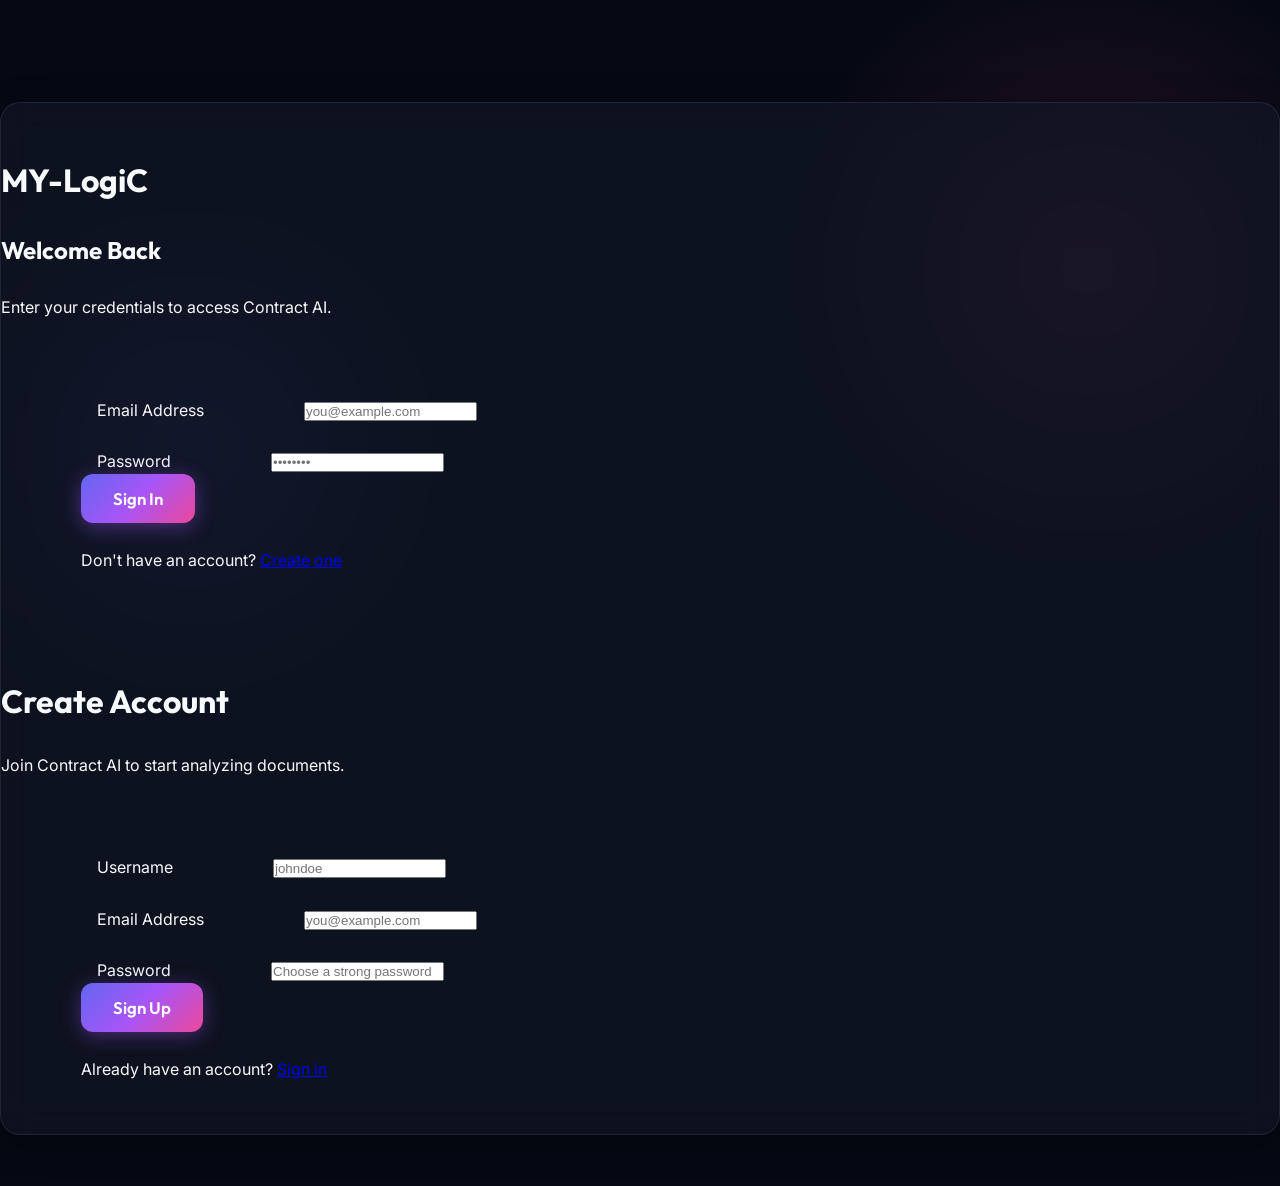
==== commit 6bf60720: "Update auth.html" ====
--- a/frontend/auth.html
+++ b/frontend/auth.html
@@ -2,488 +2,251 @@
 <html lang="en">
 
 <head>
-    <meta charset="UTF-8">
-    <meta name="viewport" content="width=device-width, initial-scale=1.0">
-    <title>Login - Contract AI</title>
-    <link href="https://fonts.googleapis.com/css2?family=Inter:wght@300;400;500;600;700;800&display=swap" rel="stylesheet">
-    <style>
-        :root {
-            /* Color Palette */
-            --bg-dark: #09090e;
-            --primary-color: #6366f1;
-            --primary-hover: #4f46e5;
-            --accent-gradient: linear-gradient(135deg, #818cf8 0%, #c084fc 100%);
-            
-            /* Text Colors */
-            --text-main: #f8fafc;
-            --text-muted: #94a3b8;
-            
-            /* Glass Effects */
-            --glass-bg: rgba(20, 21, 31, 0.65);
-            --border-glass: rgba(255, 255, 255, 0.08);
-            --input-bg: rgba(255, 255, 255, 0.03);
-            --input-bg-focus: rgba(255, 255, 255, 0.06);
-            
-            /* Shadows & Transitions */
-            --glow-shadow: 0 0 20px rgba(99, 102, 241, 0.3);
-            --transition-all: all 0.3s cubic-bezier(0.4, 0, 0.2, 1);
-        }
-
-        * {
-            margin: 0;
-            padding: 0;
-            box-sizing: border-box;
-            font-family: 'Inter', sans-serif;
-        }
-
-        body {
-            background-color: var(--bg-dark);
-            color: var(--text-main);
-            min-height: 100vh;
-            overflow: hidden;
-            display: flex;
-            align-items: center;
-            justify-content: center;
-        }
-
-        /* Abstract Background Elements */
-        .bg-orb {
-            position: absolute;
-            border-radius: 50%;
-            filter: blur(80px);
-            z-index: 0;
-            opacity: 0.6;
-        }
-
-        .orb-1 {
-            width: 500px;
-            height: 500px;
-            background: #4338ca;
-            top: -150px;
-            left: -150px;
-            animation: float 12s ease-in-out infinite alternate;
-        }
-
-        .orb-2 {
-            width: 400px;
-            height: 400px;
-            background: #9333ea;
-            bottom: -100px;
-            right: -100px;
-            animation: float 10s ease-in-out infinite alternate-reverse;
-        }
-
-        .orb-3 {
-            width: 300px;
-            height: 300px;
-            background: #0ea5e9;
-            top: 40%;
-            left: 50%;
-            transform: translate(-50%, -50%);
-            animation: floatCenter 15s ease-in-out infinite alternate;
-            opacity: 0.3;
-        }
-
-        @keyframes float {
-            0% { transform: translate(0, 0) scale(1); }
-            100% { transform: translate(50px, 80px) scale(1.1); }
-        }
-
-        @keyframes floatCenter {
-            0% { transform: translate(-50%, -50%) scale(1); }
-            100% { transform: translate(-30%, -60%) scale(1.2); }
-        }
-
-        /* Container & Card */
-        .auth-container {
-            position: relative;
-            z-index: 10;
-            width: 100%;
-            max-width: 440px;
-            padding: 2rem;
-        }
-
-        .glass-panel {
-            background: var(--glass-bg);
-            backdrop-filter: blur(20px);
-            -webkit-backdrop-filter: blur(20px);
-            border: 1px solid var(--border-glass);
-            border-radius: 24px;
-            padding: 3rem 2.5rem;
-            box-shadow: 0 25px 50px -12px rgba(0, 0, 0, 0.5);
-        }
-
-        /* Header */
-        .auth-logo {
-            display: flex;
-            justify-content: center;
-            align-items: center;
-            gap: 0.75rem;
-            margin-bottom: 1.5rem;
-        }
-
-        .auth-logo svg {
-            width: 48px;
-            height: 48px;
-            color: var(--primary-color);
-            filter: drop-shadow(0 0 8px rgba(99, 102, 241, 0.5));
-        }
-
-        .brand-text {
-            font-size: 1.85rem;
-            font-weight: 800;
-            font-style: italic;
-            background: linear-gradient(135deg, #38bdf8 0%, #a855f7 100%);
-            -webkit-background-clip: text;
-            -webkit-text-fill-color: transparent;
-            letter-spacing: 0.05em;
-        }
-
-        .auth-header {
-            text-align: center;
-            margin-bottom: 2.5rem;
-        }
-
-        .auth-header h1 {
-            font-size: 2rem;
-            font-weight: 700;
-            letter-spacing: -0.025em;
-            margin-bottom: 0.5rem;
-            background: var(--accent-gradient);
-            -webkit-background-clip: text;
-            -webkit-text-fill-color: transparent;
-        }
-
-        .auth-header p {
-            color: var(--text-muted);
-            font-size: 0.95rem;
-            line-height: 1.5;
-        }
-
-        /* Form Elements */
-        .form-group {
-            margin-bottom: 1.25rem;
-        }
-
-        .form-group label {
-            display: block;
-            margin-bottom: 0.5rem;
-            font-weight: 500;
-            color: var(--text-muted);
-            font-size: 0.875rem;
-        }
-
-        .input-wrapper {
-            position: relative;
-            display: flex;
-            align-items: center;
-        }
-
-        .input-icon {
-            position: absolute;
-            left: 1rem;
-            color: var(--text-muted);
-            width: 20px;
-            height: 20px;
-            transition: var(--transition-all);
-        }
-
-        .form-input {
-            width: 100%;
-            padding: 0.875rem 1rem 0.875rem 3rem;
-            border-radius: 12px;
-            border: 1px solid var(--border-glass);
-            background: var(--input-bg);
-            color: var(--text-main);
-            font-size: 0.95rem;
-            transition: var(--transition-all);
-        }
-
-        .form-input::placeholder {
-            color: rgba(148, 163, 184, 0.5);
-        }
-
-        .form-input:focus {
-            outline: none;
-            border-color: var(--primary-color);
-            background: var(--input-bg-focus);
-            box-shadow: 0 0 0 4px rgba(99, 102, 241, 0.15);
-        }
-
-        .form-input:focus + .input-icon,
-        .input-wrapper:focus-within .input-icon {
-            color: var(--primary-color);
-        }
-
-        /* Button */
-        .auth-btn {
-            width: 100%;
-            padding: 1rem;
-            margin-top: 1.5rem;
-            border-radius: 12px;
-            border: none;
-            background: var(--primary-color);
-            color: white;
-            font-size: 1rem;
-            font-weight: 600;
-            cursor: pointer;
-            transition: var(--transition-all);
-            position: relative;
-            overflow: hidden;
-        }
-
-        .auth-btn:hover {
-            background: var(--primary-hover);
-            box-shadow: var(--glow-shadow);
-            transform: translateY(-1px);
-        }
-
-        .auth-btn:active {
-            transform: translateY(1px);
-        }
-
-        /* Loading State for Button */
-        .auth-btn .spinner {
-            display: none;
-            width: 20px;
-            height: 20px;
-            border: 2px solid rgba(255,255,255,0.3);
-            border-radius: 50%;
-            border-top-color: white;
-            animation: spin 0.8s linear infinite;
-            position: absolute;
-            left: 50%;
-            top: 50%;
-            margin-left: -10px;
-            margin-top: -10px;
-        }
-
-        .auth-btn.loading {
-            color: transparent;
-            pointer-events: none;
-        }
-
-        .auth-btn.loading .spinner {
-            display: block;
-        }
-
-        @keyframes spin {
-            to { transform: rotate(360deg); }
-        }
-
-        /* Switch Text */
-        .auth-switch {
-            text-align: center;
-            margin-top: 2rem;
-            color: var(--text-muted);
-            font-size: 0.9rem;
-        }
-
-        .auth-switch a {
-            color: var(--primary-color);
-            text-decoration: none;
-            font-weight: 600;
-            transition: var(--transition-all);
-            margin-left: 0.25rem;
-        }
-
-        .auth-switch a:hover {
-            color: #818cf8;
-            text-decoration: underline;
-            text-underline-offset: 4px;
-        }
-
-        /* View Toggling Animations */
-        #register-form {
-            display: none;
-        }
-
-        .fade-in {
-            animation: fadeIn 0.5s cubic-bezier(0.16, 1, 0.3, 1) forwards;
-        }
-
-        @keyframes fadeIn {
-            from {
-                opacity: 0;
-                transform: translateY(15px) scale(0.98);
-            }
-            to {
-                opacity: 1;
-                transform: translateY(0) scale(1);
-            }
-        }
-
-        /* Mobile Adjustments */
-        @media (max-width: 480px) {
-            .glass-panel {
-                padding: 2.5rem 1.5rem;
-                border-radius: 20px;
-            }
-            .auth-header h1 {
-                font-size: 1.75rem;
-            }
-        }
-    </style>
+    <meta charset="UTF-8">
+    <meta name="viewport" content="width=device-width, initial-scale=1.0">
+    <title>Login - Contract AI</title>
+    <link rel="stylesheet" href="css/styles.css">
+    <style>
+        .auth-container {
+            display: flex;
+            align-items: center;
+            justify-content: center;
+            min-height: 100vh;
+            padding: 2rem;
+            position: relative;
+            z-index: 1;
+        }
+
+        .auth-card {
+            width: 100%;
+            max-width: 480px;
+            padding: 3rem;
+            position: relative;
+            overflow: hidden;
+        }
+
+        .auth-header {
+            text-align: center;
+            margin-bottom: 2.5rem;
+        }
+
+        .auth-header h1 {
+            font-size: 2.5rem;
+            margin-bottom: 0.5rem;
+            background: var(--accent-gradient);
+            -webkit-background-clip: text;
+            -webkit-text-fill-color: transparent;
+        }
+
+        .auth-header p {
+            color: var(--text-muted);
+        }
+
+        .form-group {
+            margin-bottom: 1.5rem;
+        }
+
+        .form-group label {
+            display: block;
+            margin-bottom: 0.5rem;
+            font-weight: 500;
+            color: var(--text-muted);
+            font-size: 0.95rem;
+        }
+
+        .form-input {
+            width: 100%;
+            padding: 1rem 1.25rem;
+            border-radius: 12px;
+            border: 1px solid var(--border-glass);
+            background: rgba(255, 255, 255, 0.03);
+            color: var(--text-main);
+            font-family: inherit;
+            font-size: 1rem;
+            transition: all 0.3s ease;
+        }
+
+        [data-theme="light"] .form-input {
+            background: rgba(0, 0, 0, 0.02);
+        }
+
+        .form-input:focus {
+            outline: none;
+            border-color: var(--primary-color);
+            background: rgba(255, 255, 255, 0.06);
+            box-shadow: 0 0 0 3px rgba(99, 102, 241, 0.2);
+        }
+
+        .auth-btn {
+            width: 100%;
+            padding: 1rem;
+            margin-top: 1rem;
+            font-size: 1.1rem;
+        }
+
+        .auth-switch {
+            text-align: center;
+            margin-top: 2rem;
+            color: var(--text-muted);
+            font-size: 0.95rem;
+        }
+
+        .auth-switch a {
+            color: var(--primary-color);
+            text-decoration: none;
+            font-weight: 600;
+            transition: color 0.3s;
+        }
+
+        .auth-switch a:hover {
+            color: var(--primary-hover);
+        }
+
+        /* Form Animation Transition */
+        #register-form {
+            display: none;
+        }
+
+        .fade-in {
+            animation: fadeIn 0.4s cubic-bezier(0.16, 1, 0.3, 1) forwards;
+        }
+
+        @keyframes fadeIn {
+            from {
+                opacity: 0;
+                transform: translateY(10px);
+            }
+
+            to {
+                opacity: 1;
+                transform: translateY(0);
+            }
+        }
+
+        /* Abstract Background Elements */
+        .bg-orb {
+            position: absolute;
+            border-radius: 50%;
+            filter: blur(80px);
+            z-index: 0;
+            opacity: 0.5;
+        }
+
+        .orb-1 {
+            width: 400px;
+            height: 400px;
+            background: #6366f1;
+            top: -100px;
+            left: -100px;
+            animation: float 10s ease-in-out infinite alternate;
+        }
+
+        .orb-2 {
+            width: 300px;
+            height: 300px;
+            background: #ec4899;
+            bottom: -50px;
+            right: -50px;
+            animation: float 8s ease-in-out infinite alternate-reverse;
+        }
+
+        @keyframes float {
+            0% {
+                transform: translate(0, 0) scale(1);
+            }
+
+            100% {
+                transform: translate(30px, 50px) scale(1.1);
+            }
+        }
+    </style>
 </head>
 
-<body>
-    <!-- Background Decor -->
-    <div class="bg-orb orb-1"></div>
-    <div class="bg-orb orb-2"></div>
-    <div class="bg-orb orb-3"></div>
-
-    <div class="auth-container">
-        <div class="glass-panel">
-            
-            <!-- Shared Logo -->
-            <div class="auth-logo">
-                <svg xmlns="http://www.w3.org/2000/svg" viewBox="0 0 24 24" fill="none" stroke="currentColor" stroke-width="2" stroke-linecap="round" stroke-linejoin="round">
-                    <path d="M12 2L2 7l10 5 10-5-10-5zM2 17l10 5 10-5M2 12l10 5 10-5"/>
-                </svg>
-                <span class="brand-text">MY-LogiC</span>
-            </div>
-
-            <!-- Login Form -->
-            <div id="login-form" class="fade-in">
-                <div class="auth-header">
-                    <h1>Welcome Back</h1>
-                    <p>Enter your credentials to access Contract AI.</p>
-                </div>
-                <form id="form-login" onsubmit="handleAuth(event, 'login')">
-                    <div class="form-group">
-                        <label>Email Address</label>
-                        <div class="input-wrapper">
-                            <input type="email" id="login-email" class="form-input" placeholder="you@example.com" required>
-                            <svg class="input-icon" xmlns="http://www.w3.org/2000/svg" viewBox="0 0 24 24" fill="none" stroke="currentColor" stroke-width="2" stroke-linecap="round" stroke-linejoin="round"><path d="M4 4h16c1.1 0 2 .9 2 2v12c0 1.1-.9 2-2 2H4c-1.1 0-2-.9-2-2V6c0-1.1.9-2 2-2z"></path><polyline points="22,6 12,13 2,6"></polyline></svg>
-                        </div>
-                    </div>
-                    <div class="form-group">
-                        <div style="display: flex; justify-content: space-between; align-items: center; margin-bottom: 0.5rem;">
-                            <label style="margin-bottom: 0;">Password</label>
-                            <a href="#" style="color: var(--primary-color); font-size: 0.8rem; text-decoration: none;">Forgot?</a>
-                        </div>
-                        <div class="input-wrapper">
-                            <input type="password" id="login-password" class="form-input" placeholder="••••••••" required>
-                            <svg class="input-icon" xmlns="http://www.w3.org/2000/svg" viewBox="0 0 24 24" fill="none" stroke="currentColor" stroke-width="2" stroke-linecap="round" stroke-linejoin="round"><rect x="3" y="11" width="18" height="11" rx="2" ry="2"></rect><path d="M7 11V7a5 5 0 0 1 10 0v4"></path></svg>
-                        </div>
-                    </div>
-                    <button type="submit" class="auth-btn" id="login-btn">
-                        <span>Sign In</span>
-                        <div class="spinner"></div>
-                    </button>
-                </form>
-                <div class="auth-switch">
-                    Don't have an account? <a href="#" onclick="toggleForm('register')">Create one</a>
-                </div>
-            </div>
-
-            <!-- Register Form -->
-            <div id="register-form">
-                <div class="auth-header">
-                    <h1>Create Account</h1>
-                    <p>Join Contract AI to start analyzing documents.</p>
-                </div>
-                <form id="form-register" onsubmit="handleAuth(event, 'register')">
-                    <div class="form-group">
-                        <label>Username</label>
-                        <div class="input-wrapper">
-                            <input type="text" id="reg-username" class="form-input" placeholder="johndoe" required>
-                            <svg class="input-icon" xmlns="http://www.w3.org/2000/svg" viewBox="0 0 24 24" fill="none" stroke="currentColor" stroke-width="2" stroke-linecap="round" stroke-linejoin="round"><path d="M20 21v-2a4 4 0 0 0-4-4H8a4 4 0 0 0-4 4v2"></path><circle cx="12" cy="7" r="4"></circle></svg>
-                        </div>
-                    </div>
-                    <div class="form-group">
-                        <label>Email Address</label>
-                        <div class="input-wrapper">
-                            <input type="email" id="reg-email" class="form-input" placeholder="you@example.com" required>
-                            <svg class="input-icon" xmlns="http://www.w3.org/2000/svg" viewBox="0 0 24 24" fill="none" stroke="currentColor" stroke-width="2" stroke-linecap="round" stroke-linejoin="round"><path d="M4 4h16c1.1 0 2 .9 2 2v12c0 1.1-.9 2-2 2H4c-1.1 0-2-.9-2-2V6c0-1.1.9-2 2-2z"></path><polyline points="22,6 12,13 2,6"></polyline></svg>
-                        </div>
-                    </div>
-                    <div class="form-group">
-                        <label>Password</label>
-                        <div class="input-wrapper">
-                            <input type="password" id="reg-password" class="form-input" placeholder="Choose a strong password" required minlength="6">
-                            <svg class="input-icon" xmlns="http://www.w3.org/2000/svg" viewBox="0 0 24 24" fill="none" stroke="currentColor" stroke-width="2" stroke-linecap="round" stroke-linejoin="round"><rect x="3" y="11" width="18" height="11" rx="2" ry="2"></rect><path d="M7 11V7a5 5 0 0 1 10 0v4"></path></svg>
-                        </div>
-                    </div>
-                    <button type="submit" class="auth-btn" id="reg-btn">
-                        <span>Sign Up</span>
-                        <div class="spinner"></div>
-                    </button>
-                </form>
-                <div class="auth-switch">
-                    Already have an account? <a href="#" onclick="toggleForm('login')">Sign in</a>
-                </div>
-            </div>
-
-        </div>
-    </div>
-
-    <script>
-        function toggleForm(type) {
-            const login = document.getElementById('login-form');
-            const register = document.getElementById('register-form');
-
-            // Reset forms
-            document.getElementById('form-login').reset();
-            document.getElementById('form-register').reset();
-
-            if (type === 'register') {
-                login.style.display = 'none';
-                login.classList.remove('fade-in');
-                
-                register.style.display = 'block';
-                // Trigger reflow to restart animation
-                void register.offsetWidth;
-                register.classList.add('fade-in');
-                
-                document.title = 'Register - Contract AI';
-            } else {
-                register.style.display = 'none';
-                register.classList.remove('fade-in');
-                
-                login.style.display = 'block';
-                // Trigger reflow to restart animation
-                void login.offsetWidth;
-                login.classList.add('fade-in');
-                
-                document.title = 'Login - Contract AI';
-            }
-        }
-
-        function handleAuth(event, type) {
-            event.preventDefault();
-            
-            // Get the corresponding button
-            const btnId = type === 'login' ? 'login-btn' : 'reg-btn';
-            const btn = document.getElementById(btnId);
-            
-            // Add loading state
-            btn.classList.add('loading');
-            
-            // Simulate API Call delay
-            setTimeout(() => {
-                btn.classList.remove('loading');
-                
-                // In a real app, you would redirect or show success message here
-                // For demonstration, we'll just show a visual cue
-                const originalText = btn.querySelector('span').innerText;
-                btn.querySelector('span').innerText = 'Success!';
-                btn.style.background = '#10b981'; // Green color
-                
-                setTimeout(() => {
-                    btn.querySelector('span').innerText = originalText;
-                    btn.style.background = '';
-                    if (type === 'login') {
-                        // window.location.href = '/dashboard.html';
-                        console.log("Redirecting to dashboard...");
-                    } else {
-                        toggleForm('login');
-                    }
-                }, 1500);
-
-            }, 1500);
-        }
-    </script>
+<body data-theme="dark">
+    <!-- Background Decor -->
+    <div class="bg-orb orb-1"></div>
+    <div class="bg-orb orb-2"></div>
+
+    <div class="auth-container">
+        <div class="glass-panel auth-card">
+
+            <!-- Login Form -->
+            <div id="login-form" class="fade-in">
+                <div class="auth-header">
+                    <h1>MY-LogiC</h1>
+                    <h2>Welcome Back</h2>
+                    <p>Enter your credentials to access Contract AI.</p>
+                </div>
+                <form id="form-login">
+                    <div class="form-group">
+                        <label>Email Address</label>
+                        <input type="email" id="login-email" class="form-input" placeholder="you@example.com" required>
+                    </div>
+                    <div class="form-group">
+                        <label>Password</label>
+                        <input type="password" id="login-password" class="form-input" placeholder="••••••••" required>
+                    </div>
+                    <button type="submit" class="btn primary auth-btn">Sign In</button>
+                </form>
+                <div class="auth-switch">
+                    Don't have an account? <a href="#" onclick="toggleForm('register')">Create one</a>
+                </div>
+            </div>
+
+            <!-- Register Form -->
+            <div id="register-form">
+                <div class="auth-header">
+                    <h1>Create Account</h1>
+                    <p>Join Contract AI to start analyzing documents.</p>
+                </div>
+                <form id="form-register">
+                    <div class="form-group">
+                        <label>Username</label>
+                        <input type="text" id="reg-username" class="form-input" placeholder="johndoe" required>
+                    </div>
+                    <div class="form-group">
+                        <label>Email Address</label>
+                        <input type="email" id="reg-email" class="form-input" placeholder="you@example.com" required>
+                    </div>
+                    <div class="form-group">
+                        <label>Password</label>
+                        <input type="password" id="reg-password" class="form-input"
+                            placeholder="Choose a strong password" required minlength="6">
+                    </div>
+                    <button type="submit" class="btn primary auth-btn">Sign Up</button>
+                </form>
+                <div class="auth-switch">
+                    Already have an account? <a href="#" onclick="toggleForm('login')">Sign in</a>
+                </div>
+            </div>
+
+        </div>
+    </div>
+
+    <!-- Toast Notifications (reusing from app UI) -->
+    <div id="toast-container" class="toast-container"></div>
+
+    <script src="js/auth.js"></script>
+    <script>
+        function toggleForm(type) {
+            const login = document.getElementById('login-form');
+            const register = document.getElementById('register-form');
+
+            if (type === 'register') {
+                login.style.display = 'none';
+                login.classList.remove('fade-in');
+                register.style.display = 'block';
+                register.classList.add('fade-in');
+                document.title = 'Register - Contract AI';
+            } else {
+                register.style.display = 'none';
+                register.classList.remove('fade-in');
+                login.style.display = 'block';
+                login.classList.add('fade-in');
+                document.title = 'Login - Contract AI';
+            }
+        }
+    </script>
 </body>
 
 </html>
--- a/frontend/css/styles.css
+++ b/frontend/css/styles.css
@@ -0,0 +1,782 @@
+@import url('https://fonts.googleapis.com/css2?family=Outfit:wght@300;400;500;600;700;800&family=Inter:wght@300;400;500;600&display=swap');
+
+:root {
+    /* Core Variables */
+    --bg-color: #060913; 
+    --text-main: #f8fafc;
+    --text-muted: #94a3b8;
+    --primary-color: #6366f1;
+    --primary-hover: #4f46e5;
+    
+    /* Glassmorphism */
+    --bg-glass: rgba(17, 24, 39, 0.65);
+    --bg-glass-hover: rgba(31, 41, 55, 0.75);
+    --border-glass: rgba(255, 255, 255, 0.08);
+    --glass-shadow: 0 8px 32px 0 rgba(0, 0, 0, 0.36);
+    
+    /* Risks */
+    --risk-critical: #ff4757;
+    --risk-high: #ffa502;
+    --risk-medium: #eccc68;
+    --risk-low: #2ed573;
+    
+    /* Gradients */
+    --accent-gradient: linear-gradient(135deg, #6366f1 0%, #a855f7 50%, #ec4899 100%);
+    --bg-gradient: radial-gradient(circle at 15% 50%, rgba(99, 102, 241, 0.15), transparent 25%),
+                   radial-gradient(circle at 85% 30%, rgba(236, 72, 153, 0.15), transparent 25%);
+}
+
+[data-theme="light"] {
+    --bg-color: #f8fafc;
+    --text-main: #0f172a;
+    --text-muted: #64748b;
+    --bg-glass: rgba(255, 255, 255, 0.7);
+    --bg-glass-hover: rgba(255, 255, 255, 0.9);
+    --border-glass: rgba(0, 0, 0, 0.05);
+    --glass-shadow: 0 8px 32px 0 rgba(31, 38, 135, 0.1);
+    --bg-gradient: radial-gradient(circle at 15% 50%, rgba(99, 102, 241, 0.08), transparent 25%),
+                   radial-gradient(circle at 85% 30%, rgba(236, 72, 153, 0.08), transparent 25%);
+}
+
+* {
+    box-sizing: border-box;
+    margin: 0;
+    padding: 0;
+}
+
+body {
+    background-color: var(--bg-color);
+    background-image: var(--bg-gradient);
+    background-attachment: fixed;
+    color: var(--text-main);
+    font-family: 'Inter', sans-serif;
+    transition: background-color 0.4s ease, color 0.4s ease;
+    min-height: 100vh;
+    overflow-x: hidden;
+    line-height: 1.6;
+}
+
+h1, h2, h3, h4, h5, h6 {
+    font-family: 'Outfit', sans-serif;
+}
+
+/* Glass Panel Utility */
+.glass-panel {
+    background: var(--bg-glass);
+    backdrop-filter: blur(16px);
+    -webkit-backdrop-filter: blur(16px);
+    border: 1px solid var(--border-glass);
+    border-radius: 20px;
+    box-shadow: var(--glass-shadow);
+    transition: transform 0.3s ease, background 0.3s ease, box-shadow 0.3s ease;
+}
+
+.glass-panel:hover {
+    box-shadow: 0 12px 40px 0 rgba(0, 0, 0, 0.45);
+}
+
+[data-theme="light"] .glass-panel:hover {
+    box-shadow: 0 12px 40px 0 rgba(31, 38, 135, 0.15);
+}
+
+.app-container {
+    display: flex;
+    min-height: 100vh;
+}
+
+/* Sidebar */
+.sidebar {
+    width: 280px;
+    padding: 2.5rem 1.5rem;
+    display: flex;
+    flex-direction: column;
+    margin: 1.5rem;
+    position: sticky;
+    top: 1.5rem;
+    height: calc(100vh - 3rem);
+    z-index: 10;
+}
+
+.logo {
+    display: flex;
+    align-items: center;
+    gap: 1rem;
+    margin-bottom: 3.5rem;
+    padding: 0 0.5rem;
+}
+
+.logo-icon {
+    width: 36px;
+    height: 36px;
+    background: var(--accent-gradient);
+    border-radius: 10px;
+    box-shadow: 0 4px 15px rgba(168, 85, 247, 0.4);
+    display: flex;
+    align-items: center;
+    justify-content: center;
+}
+
+.logo h2 {
+    font-weight: 800;
+    font-size: 1.5rem;
+    letter-spacing: -0.5px;
+    background: var(--accent-gradient);
+    -webkit-background-clip: text;
+    -webkit-text-fill-color: transparent;
+}
+
+.nav-menu {
+    flex: 1;
+    display: flex;
+    flex-direction: column;
+    gap: 0.75rem;
+}
+
+.nav-item {
+    padding: 1rem 1.25rem;
+    color: var(--text-muted);
+    text-decoration: none;
+    border-radius: 14px;
+    display: flex;
+    align-items: center;
+    gap: 1rem;
+    transition: all 0.3s cubic-bezier(0.4, 0, 0.2, 1);
+    font-weight: 500;
+    font-size: 1.05rem;
+    border: 1px solid transparent;
+}
+
+.nav-item svg {
+    width: 20px;
+    height: 20px;
+    stroke: currentColor;
+    transition: transform 0.3s ease;
+}
+
+.nav-item:hover {
+    background: var(--bg-glass-hover);
+    color: var(--text-main);
+    transform: translateX(5px);
+}
+
+.nav-item:hover svg {
+    transform: scale(1.1);
+}
+
+.nav-item.active {
+    background: rgba(99, 102, 241, 0.15);
+    color: #a855f7;
+    border-color: rgba(168, 85, 247, 0.2);
+    box-shadow: inset 0 0 20px rgba(168, 85, 247, 0.05);
+}
+
+.nav-item.active svg {
+    stroke: #a855f7;
+}
+
+/* Main Content */
+.main-content {
+    flex: 1;
+    padding: 3rem 4rem;
+    max-width: 1400px;
+    margin: 0 auto;
+}
+
+header {
+    margin-bottom: 3rem;
+    position: relative;
+}
+
+header h1 {
+    font-size: 3rem;
+    margin-bottom: 0.5rem;
+    font-weight: 800;
+    letter-spacing: -1px;
+}
+
+header p {
+    color: var(--text-muted);
+    font-size: 1.15rem;
+    max-width: 600px;
+}
+
+.view-section {
+    display: none;
+    animation: fadeScale 0.5s cubic-bezier(0.16, 1, 0.3, 1) forwards;
+}
+
+.view-section.active {
+    display: block;
+}
+
+/* Upload Zone */
+.upload-container {
+    padding: 5rem 2rem;
+    text-align: center;
+    border: 2px dashed rgba(168, 85, 247, 0.3);
+    transition: all 0.4s ease;
+    cursor: pointer;
+    position: relative;
+    overflow: hidden;
+}
+
+.upload-container::before {
+    content: '';
+    position: absolute;
+    top: 0; left: 0; right: 0; bottom: 0;
+    background: var(--accent-gradient);
+    opacity: 0;
+    transition: opacity 0.4s ease;
+    z-index: -1;
+    border-radius: inherit;
+}
+
+.upload-container:hover {
+    border-color: rgba(168, 85, 247, 0.8);
+    transform: translateY(-5px);
+}
+
+.upload-container.dragover {
+    border-color: transparent;
+}
+
+.upload-container.dragover::before {
+    opacity: 0.1;
+}
+
+.upload-icon {
+    margin-bottom: 2rem;
+    display: inline-flex;
+    padding: 1.5rem;
+    background: rgba(99, 102, 241, 0.1);
+    border-radius: 50%;
+    color: var(--primary-color);
+}
+
+.upload-icon svg {
+    width: 64px;
+    height: 64px;
+}
+
+.upload-container h3 {
+    margin-bottom: 0.75rem;
+    font-size: 1.8rem;
+    font-weight: 700;
+}
+
+.upload-container p {
+    color: var(--text-muted);
+    margin-bottom: 2.5rem;
+    font-size: 1.1rem;
+}
+
+/* Buttons */
+.btn {
+    padding: 0.85rem 2rem;
+    border: none;
+    border-radius: 12px;
+    font-size: 1.05rem;
+    font-weight: 600;
+    cursor: pointer;
+    transition: all 0.3s cubic-bezier(0.4, 0, 0.2, 1);
+    font-family: 'Outfit', sans-serif;
+    display: inline-flex;
+    align-items: center;
+    justify-content: center;
+    gap: 0.5rem;
+}
+
+.btn:active {
+    transform: scale(0.96);
+}
+
+.btn.primary {
+    background: var(--accent-gradient);
+    color: #fff;
+    box-shadow: 0 4px 20px rgba(168, 85, 247, 0.4);
+    position: relative;
+    z-index: 1;
+}
+
+.btn.primary::before {
+    content: '';
+    position: absolute;
+    top: 0; left: 0; right: 0; bottom: 0;
+    background: linear-gradient(135deg, #a855f7 0%, #ec4899 50%, #6366f1 100%);
+    border-radius: inherit;
+    z-index: -1;
+    opacity: 0;
+    transition: opacity 0.3s ease;
+}
+
+.btn.primary:hover::before {
+    opacity: 1;
+}
+
+.btn.primary:hover {
+    box-shadow: 0 8px 25px rgba(168, 85, 247, 0.6);
+    transform: translateY(-3px);
+}
+
+.btn.secondary {
+    background: var(--bg-glass-hover);
+    color: var(--text-main);
+    border: 1px solid var(--border-glass);
+}
+
+.btn.secondary:hover {
+    background: rgba(255, 255, 255, 0.1);
+    transform: translateY(-3px);
+}
+
+/* Progress */
+.progress-container {
+    margin-top: 3rem;
+    max-width: 600px;
+    margin-left: auto;
+    margin-right: auto;
+    text-align: center;
+}
+
+.uploading-text {
+    font-weight: 500;
+    margin-bottom: 1rem;
+    font-size: 1.1rem;
+}
+
+.progress-bar {
+    height: 12px;
+    background: var(--bg-glass-hover);
+    border-radius: 999px;
+    overflow: hidden;
+    box-shadow: inset 0 2px 4px rgba(0,0,0,0.2);
+}
+
+.progress-fill {
+    height: 100%;
+    background: var(--accent-gradient);
+    width: 0%;
+    transition: width 0.5s cubic-bezier(0.4, 0, 0.2, 1);
+    box-shadow: 0 0 10px rgba(168, 85, 247, 0.5);
+    border-radius: 999px;
+}
+
+.hidden {
+    display: none !important;
+}
+
+/* Analysis Dashboard */
+.analysis-header {
+    display: flex;
+    justify-content: space-between;
+    align-items: flex-start;
+}
+
+.badge {
+    padding: 0.35rem 1rem;
+    border-radius: 999px;
+    font-size: 0.85rem;
+    font-weight: 700;
+    letter-spacing: 0.5px;
+    text-transform: uppercase;
+}
+
+.badge.completed { background: rgba(46, 213, 115, 0.15); color: var(--risk-low); border: 1px solid rgba(46, 213, 115, 0.3); }
+.badge.analyzing { background: rgba(236, 204, 104, 0.15); color: var(--risk-medium); border: 1px solid rgba(236, 204, 104, 0.3); }
+.badge.failed { background: rgba(255, 71, 87, 0.15); color: var(--risk-critical); border: 1px solid rgba(255, 71, 87, 0.3); }
+
+.dashboard-grid {
+    display: grid;
+    grid-template-columns: 1fr;
+    gap: 2rem;
+    margin-bottom: 3rem;
+}
+
+.summary-cards {
+    display: grid;
+    grid-template-columns: repeat(3, 1fr);
+    gap: 2rem;
+}
+
+.stats-card {
+    padding: 2rem;
+    text-align: center;
+    position: relative;
+    overflow: hidden;
+}
+
+.stats-card::before {
+    content: '';
+    position: absolute;
+    top: 0; left: 0; width: 4px; height: 100%;
+    background: var(--accent-gradient);
+}
+
+.stats-card.risk-high::before { background: var(--risk-high); }
+.stats-card.risk-medium::before { background: var(--risk-medium); }
+
+.stats-card h4 {
+    color: var(--text-muted);
+    font-size: 1rem;
+    text-transform: uppercase;
+    letter-spacing: 1.5px;
+    margin-bottom: 0.75rem;
+}
+
+.stats-value {
+    font-size: 3.5rem;
+    font-weight: 800;
+    font-family: 'Outfit', sans-serif;
+    line-height: 1;
+}
+
+.charts-container {
+    display: grid;
+    grid-template-columns: 1fr 1fr;
+    gap: 3rem;
+    padding: 2.5rem;
+}
+
+.chart-wrapper {
+    height: 300px;
+    position: relative;
+}
+
+/* Clauses Table */
+.clauses-container {
+    padding: 2rem;
+}
+
+.clauses-container h3 {
+    margin-bottom: 2rem;
+    font-size: 1.8rem;
+}
+
+.table-responsive {
+    overflow-x: auto;
+}
+
+.data-table {
+    width: 100%;
+    border-collapse: separate;
+    border-spacing: 0 0.5rem;
+}
+
+.data-table th {
+    padding: 1rem 1.5rem;
+    text-align: left;
+    color: var(--text-muted);
+    font-weight: 600;
+    text-transform: uppercase;
+    font-size: 0.85rem;
+    letter-spacing: 1px;
+}
+
+.data-table td {
+    padding: 1.25rem 1.5rem;
+    background: rgba(255, 255, 255, 0.02);
+    border-top: 1px solid transparent;
+    border-bottom: 1px solid transparent;
+}
+
+.data-table tr td:first-child {
+    border-top-left-radius: 12px;
+    border-bottom-left-radius: 12px;
+    border-left: 1px solid transparent;
+}
+
+.data-table tr td:last-child {
+    border-top-right-radius: 12px;
+    border-bottom-right-radius: 12px;
+    border-right: 1px solid transparent;
+}
+
+.data-table tbody tr {
+    cursor: pointer;
+    transition: all 0.2s ease;
+}
+
+.data-table tbody tr:hover td {
+    background: rgba(255, 255, 255, 0.06);
+}
+
+[data-theme="light"] .data-table tbody tr:hover td {
+    background: rgba(0, 0, 0, 0.04);
+}
+
+.text-snippet {
+    max-width: 450px;
+    white-space: nowrap;
+    overflow: hidden;
+    text-overflow: ellipsis;
+    font-size: 0.95rem;
+}
+
+/* Risk Badges */
+.risk-badge {
+    display: inline-flex;
+    align-items: center;
+    padding: 0.35rem 0.75rem;
+    border-radius: 6px;
+    font-size: 0.75rem;
+    font-weight: 700;
+    margin-right: 0.5rem;
+    margin-bottom: 0.5rem;
+    text-transform: uppercase;
+    letter-spacing: 0.5px;
+    box-shadow: 0 2px 5px rgba(0,0,0,0.1);
+}
+
+.risk-badge.critical { background: rgba(255, 71, 87, 0.15); color: var(--risk-critical); border: 1px solid rgba(255, 71, 87, 0.3); }
+.risk-badge.high { background: rgba(255, 165, 2, 0.15); color: var(--risk-high); border: 1px solid rgba(255, 165, 2, 0.3); }
+.risk-badge.medium { background: rgba(236, 204, 104, 0.15); color: var(--risk-medium); border: 1px solid rgba(236, 204, 104, 0.3); }
+.risk-badge.low { background: rgba(46, 213, 115, 0.15); color: var(--risk-low); border: 1px solid rgba(46, 213, 115, 0.3); }
+
+/* History List */
+.history-item {
+    display: flex;
+    justify-content: space-between;
+    align-items: center;
+    padding: 1.5rem 2rem;
+    margin-bottom: 1rem;
+    background: rgba(255, 255, 255, 0.02);
+    border-radius: 16px;
+    border: 1px solid var(--border-glass);
+    transition: transform 0.2s ease;
+}
+
+.history-item:hover {
+    transform: translateX(5px);
+    background: rgba(255, 255, 255, 0.04);
+}
+
+[data-theme="light"] .history-item {
+    background: rgba(255, 255, 255, 0.5);
+}
+
+[data-theme="light"] .history-item:hover {
+    background: rgba(255, 255, 255, 0.8);
+}
+
+.history-info h4 {
+    margin-bottom: 0.5rem;
+    font-size: 1.25rem;
+}
+
+.history-info p {
+    color: var(--text-muted);
+    font-size: 0.95rem;
+}
+
+.history-actions {
+    display: flex;
+    gap: 1rem;
+}
+
+/* Toast Notifications */
+.toast-container {
+    position: fixed;
+    bottom: 2rem;
+    right: 2rem;
+    display: flex;
+    flex-direction: column;
+    gap: 1rem;
+    z-index: 1000;
+}
+
+.toast {
+    padding: 1rem 1.5rem;
+    border-radius: 12px;
+    background: var(--bg-glass);
+    backdrop-filter: blur(16px);
+    border: 1px solid var(--border-glass);
+    box-shadow: 0 10px 30px rgba(0,0,0,0.2);
+    animation: slideInBottom 0.4s cubic-bezier(0.16, 1, 0.3, 1) forwards;
+    color: var(--text-main);
+    display: flex;
+    align-items: center;
+    gap: 1rem;
+    font-weight: 500;
+}
+
+.toast.error { border-left: 4px solid var(--risk-critical); }
+.toast.success { border-left: 4px solid var(--risk-low); }
+
+/* Modal */
+.modal {
+    display: none;
+    position: fixed;
+    z-index: 100;
+    left: 0;
+    top: 0;
+    width: 100%;
+    height: 100%;
+    background-color: rgba(0,0,0,0.6);
+    backdrop-filter: blur(8px);
+    -webkit-backdrop-filter: blur(8px);
+}
+
+.modal-content {
+    background: var(--bg-glass);
+    border: 1px solid var(--border-glass);
+    box-shadow: var(--glass-shadow);
+    margin: 5% auto;
+    padding: 3rem;
+    width: 90%;
+    max-width: 900px;
+    border-radius: 24px;
+    position: relative;
+    max-height: 90vh;
+    overflow-y: auto;
+    animation: fadeScale 0.3s cubic-bezier(0.16, 1, 0.3, 1);
+}
+
+.close-btn {
+    position: absolute;
+    right: 2rem;
+    top: 2rem;
+    color: var(--text-muted);
+    font-size: 2rem;
+    line-height: 1;
+    font-weight: 300;
+    cursor: pointer;
+    transition: color 0.2s;
+}
+
+.close-btn:hover {
+    color: var(--risk-critical);
+}
+
+.full-text-container {
+    background: rgba(0,0,0,0.15);
+    padding: 2rem;
+    border-radius: 12px;
+    margin: 1.5rem 0 2.5rem;
+    line-height: 1.8;
+    border: 1px solid var(--border-glass);
+    font-size: 1.05rem;
+}
+
+[data-theme="light"] .full-text-container {
+    background: rgba(255,255,255,0.5);
+}
+
+.risk-detail-card {
+    background: rgba(0,0,0,0.15);
+    border-left: 4px solid var(--primary-color);
+    padding: 1.5rem;
+    margin-bottom: 1.5rem;
+    border-radius: 8px 12px 12px 8px;
+    border-top: 1px solid var(--border-glass);
+    border-right: 1px solid var(--border-glass);
+    border-bottom: 1px solid var(--border-glass);
+}
+
+[data-theme="light"] .risk-detail-card {
+    background: rgba(255,255,255,0.7);
+}
+
+.mt-4 { margin-top: 2rem; }
+
+/* Animations */
+@keyframes fadeScale {
+    from { opacity: 0; transform: scale(0.97) translateY(10px); }
+    to { opacity: 1; transform: scale(1) translateY(0); }
+}
+
+@keyframes slideInBottom {
+    from { opacity: 0; transform: translateY(30px); }
+    to { opacity: 1; transform: translateY(0); }
+}
+
+@keyframes fadeOut {
+    from { opacity: 1; transform: translateY(0); }
+    to { opacity: 0; transform: translateY(30px); }
+}
+
+/* Theme Toggle */
+.theme-toggle {
+    margin-top: auto;
+    display: flex;
+    align-items: center;
+    justify-content: space-between;
+    padding: 1.5rem 0.5rem 0;
+    color: var(--text-muted);
+    font-weight: 500;
+    border-top: 1px solid var(--border-glass);
+}
+
+.switch {
+    position: relative;
+    display: inline-block;
+    width: 50px;
+    height: 26px;
+}
+
+.switch input {
+    opacity: 0;
+    width: 0;
+    height: 0;
+}
+
+.slider {
+    position: absolute;
+    cursor: pointer;
+    top: 0;
+    left: 0;
+    right: 0;
+    bottom: 0;
+    background-color: rgba(255,255,255,0.1);
+    transition: .4s cubic-bezier(0.4, 0, 0.2, 1);
+    border: 1px solid var(--border-glass);
+}
+
+[data-theme="light"] .slider {
+    background-color: rgba(0,0,0,0.1);
+}
+
+.slider:before {
+    position: absolute;
+    content: "";
+    height: 18px;
+    width: 18px;
+    left: 3px;
+    bottom: 3px;
+    background-color: var(--text-main);
+    transition: .4s cubic-bezier(0.4, 0, 0.2, 1);
+    border-radius: 50%;
+    box-shadow: 0 2px 5px rgba(0,0,0,0.2);
+}
+
+input:checked + .slider {
+    background-color: var(--primary-color);
+    border-color: var(--primary-color);
+}
+
+input:checked + .slider:before {
+    transform: translateX(24px);
+    background-color: #fff;
+}
+
+.slider.round {
+    border-radius: 34px;
+}
+
+/* Custom Scrollbar */
+::-webkit-scrollbar {
+    width: 8px;
+    height: 8px;
+}
+
+::-webkit-scrollbar-track {
+    background: transparent;
+}
+
+::-webkit-scrollbar-thumb {
+    background: rgba(148, 163, 184, 0.3);
+    border-radius: 4px;
+}
+
+::-webkit-scrollbar-thumb:hover {
+    background: rgba(148, 163, 184, 0.5);
+}
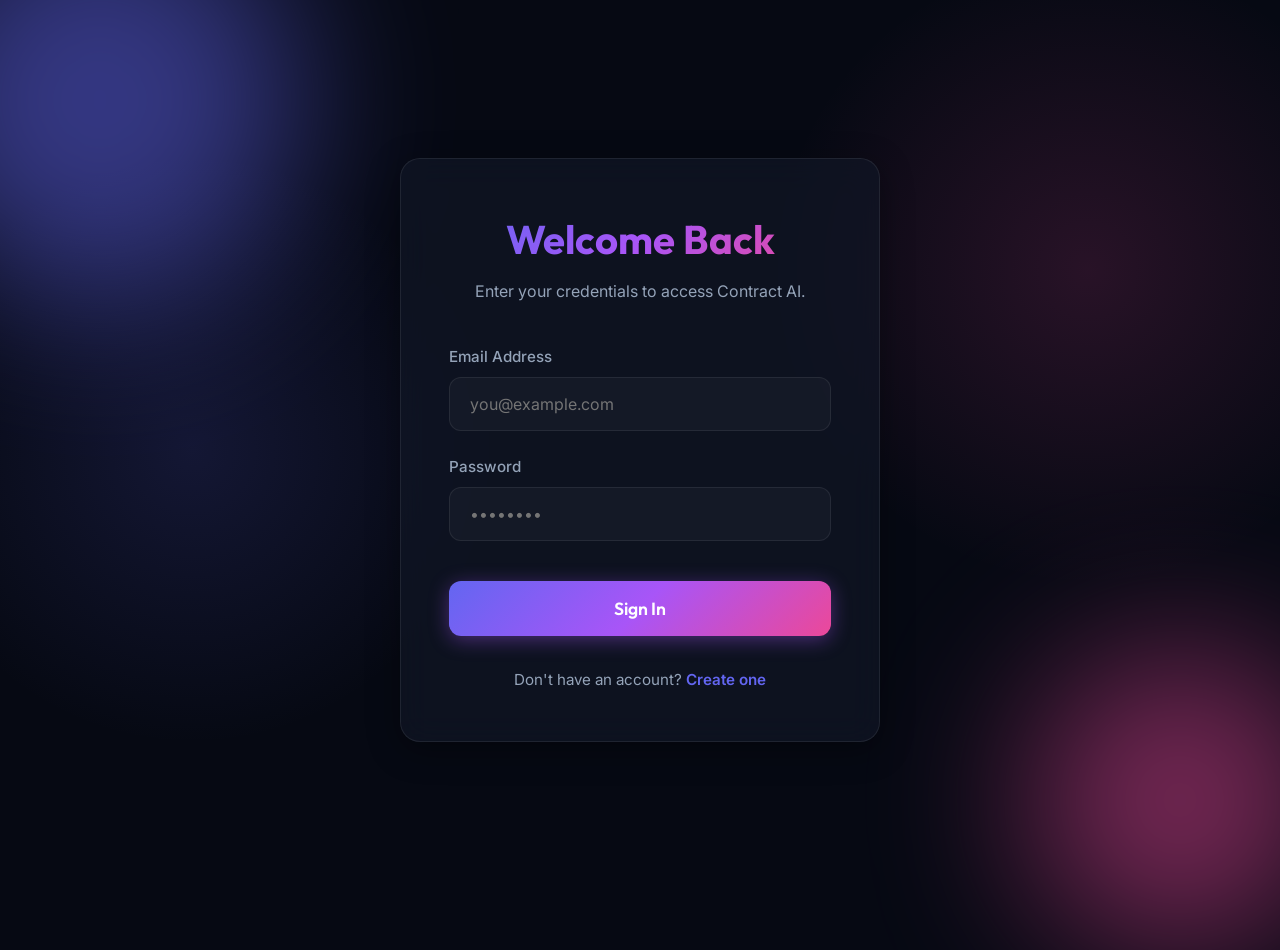
==== commit 706bbe3f: "Update auth.html" ====
--- a/frontend/auth.html
+++ b/frontend/auth.html
@@ -1,252 +1,502 @@
 <!DOCTYPE html>
+
 <html lang="en">
 
+
+
 <head>
-    <meta charset="UTF-8">
-    <meta name="viewport" content="width=device-width, initial-scale=1.0">
-    <title>Login - Contract AI</title>
-    <link rel="stylesheet" href="css/styles.css">
-    <style>
-        .auth-container {
-            display: flex;
-            align-items: center;
-            justify-content: center;
-            min-height: 100vh;
-            padding: 2rem;
-            position: relative;
-            z-index: 1;
-        }
-
-        .auth-card {
-            width: 100%;
-            max-width: 480px;
-            padding: 3rem;
-            position: relative;
-            overflow: hidden;
-        }
-
-        .auth-header {
-            text-align: center;
-            margin-bottom: 2.5rem;
-        }
-
-        .auth-header h1 {
-            font-size: 2.5rem;
-            margin-bottom: 0.5rem;
-            background: var(--accent-gradient);
-            -webkit-background-clip: text;
-            -webkit-text-fill-color: transparent;
-        }
-
-        .auth-header p {
-            color: var(--text-muted);
-        }
-
-        .form-group {
-            margin-bottom: 1.5rem;
-        }
-
-        .form-group label {
-            display: block;
-            margin-bottom: 0.5rem;
-            font-weight: 500;
-            color: var(--text-muted);
-            font-size: 0.95rem;
-        }
-
-        .form-input {
-            width: 100%;
-            padding: 1rem 1.25rem;
-            border-radius: 12px;
-            border: 1px solid var(--border-glass);
-            background: rgba(255, 255, 255, 0.03);
-            color: var(--text-main);
-            font-family: inherit;
-            font-size: 1rem;
-            transition: all 0.3s ease;
-        }
-
-        [data-theme="light"] .form-input {
-            background: rgba(0, 0, 0, 0.02);
-        }
-
-        .form-input:focus {
-            outline: none;
-            border-color: var(--primary-color);
-            background: rgba(255, 255, 255, 0.06);
-            box-shadow: 0 0 0 3px rgba(99, 102, 241, 0.2);
-        }
-
-        .auth-btn {
-            width: 100%;
-            padding: 1rem;
-            margin-top: 1rem;
-            font-size: 1.1rem;
-        }
-
-        .auth-switch {
-            text-align: center;
-            margin-top: 2rem;
-            color: var(--text-muted);
-            font-size: 0.95rem;
-        }
-
-        .auth-switch a {
-            color: var(--primary-color);
-            text-decoration: none;
-            font-weight: 600;
-            transition: color 0.3s;
-        }
-
-        .auth-switch a:hover {
-            color: var(--primary-hover);
-        }
-
-        /* Form Animation Transition */
-        #register-form {
-            display: none;
-        }
-
-        .fade-in {
-            animation: fadeIn 0.4s cubic-bezier(0.16, 1, 0.3, 1) forwards;
-        }
-
-        @keyframes fadeIn {
-            from {
-                opacity: 0;
-                transform: translateY(10px);
-            }
-
-            to {
-                opacity: 1;
-                transform: translateY(0);
-            }
-        }
-
-        /* Abstract Background Elements */
-        .bg-orb {
-            position: absolute;
-            border-radius: 50%;
-            filter: blur(80px);
-            z-index: 0;
-            opacity: 0.5;
-        }
-
-        .orb-1 {
-            width: 400px;
-            height: 400px;
-            background: #6366f1;
-            top: -100px;
-            left: -100px;
-            animation: float 10s ease-in-out infinite alternate;
-        }
-
-        .orb-2 {
-            width: 300px;
-            height: 300px;
-            background: #ec4899;
-            bottom: -50px;
-            right: -50px;
-            animation: float 8s ease-in-out infinite alternate-reverse;
-        }
-
-        @keyframes float {
-            0% {
-                transform: translate(0, 0) scale(1);
-            }
-
-            100% {
-                transform: translate(30px, 50px) scale(1.1);
-            }
-        }
-    </style>
+
+    <meta charset="UTF-8">
+
+    <meta name="viewport" content="width=device-width, initial-scale=1.0">
+
+    <title>Login - Contract AI</title>
+
+    <link rel="stylesheet" href="css/styles.css">
+
+    <style>
+
+        .auth-container {
+
+            display: flex;
+
+            align-items: center;
+
+            justify-content: center;
+
+            min-height: 100vh;
+
+            padding: 2rem;
+
+            position: relative;
+
+            z-index: 1;
+
+        }
+
+
+
+        .auth-card {
+
+            width: 100%;
+
+            max-width: 480px;
+
+            padding: 3rem;
+
+            position: relative;
+
+            overflow: hidden;
+
+        }
+
+
+
+        .auth-header {
+
+            text-align: center;
+
+            margin-bottom: 2.5rem;
+
+        }
+
+
+
+        .auth-header h1 {
+
+            font-size: 2.5rem;
+
+            margin-bottom: 0.5rem;
+
+            background: var(--accent-gradient);
+
+            -webkit-background-clip: text;
+
+            -webkit-text-fill-color: transparent;
+
+        }
+
+
+
+        .auth-header p {
+
+            color: var(--text-muted);
+
+        }
+
+
+
+        .form-group {
+
+            margin-bottom: 1.5rem;
+
+        }
+
+
+
+        .form-group label {
+
+            display: block;
+
+            margin-bottom: 0.5rem;
+
+            font-weight: 500;
+
+            color: var(--text-muted);
+
+            font-size: 0.95rem;
+
+        }
+
+
+
+        .form-input {
+
+            width: 100%;
+
+            padding: 1rem 1.25rem;
+
+            border-radius: 12px;
+
+            border: 1px solid var(--border-glass);
+
+            background: rgba(255, 255, 255, 0.03);
+
+            color: var(--text-main);
+
+            font-family: inherit;
+
+            font-size: 1rem;
+
+            transition: all 0.3s ease;
+
+        }
+
+
+
+        [data-theme="light"] .form-input {
+
+            background: rgba(0, 0, 0, 0.02);
+
+        }
+
+
+
+        .form-input:focus {
+
+            outline: none;
+
+            border-color: var(--primary-color);
+
+            background: rgba(255, 255, 255, 0.06);
+
+            box-shadow: 0 0 0 3px rgba(99, 102, 241, 0.2);
+
+        }
+
+
+
+        .auth-btn {
+
+            width: 100%;
+
+            padding: 1rem;
+
+            margin-top: 1rem;
+
+            font-size: 1.1rem;
+
+        }
+
+
+
+        .auth-switch {
+
+            text-align: center;
+
+            margin-top: 2rem;
+
+            color: var(--text-muted);
+
+            font-size: 0.95rem;
+
+        }
+
+
+
+        .auth-switch a {
+
+            color: var(--primary-color);
+
+            text-decoration: none;
+
+            font-weight: 600;
+
+            transition: color 0.3s;
+
+        }
+
+
+
+        .auth-switch a:hover {
+
+            color: var(--primary-hover);
+
+        }
+
+
+
+        /* Form Animation Transition */
+
+        #register-form {
+
+            display: none;
+
+        }
+
+
+
+        .fade-in {
+
+            animation: fadeIn 0.4s cubic-bezier(0.16, 1, 0.3, 1) forwards;
+
+        }
+
+
+
+        @keyframes fadeIn {
+
+            from {
+
+                opacity: 0;
+
+                transform: translateY(10px);
+
+            }
+
+
+
+            to {
+
+                opacity: 1;
+
+                transform: translateY(0);
+
+            }
+
+        }
+
+
+
+        /* Abstract Background Elements */
+
+        .bg-orb {
+
+            position: absolute;
+
+            border-radius: 50%;
+
+            filter: blur(80px);
+
+            z-index: 0;
+
+            opacity: 0.5;
+
+        }
+
+
+
+        .orb-1 {
+
+            width: 400px;
+
+            height: 400px;
+
+            background: #6366f1;
+
+            top: -100px;
+
+            left: -100px;
+
+            animation: float 10s ease-in-out infinite alternate;
+
+        }
+
+
+
+        .orb-2 {
+
+            width: 300px;
+
+            height: 300px;
+
+            background: #ec4899;
+
+            bottom: -50px;
+
+            right: -50px;
+
+            animation: float 8s ease-in-out infinite alternate-reverse;
+
+        }
+
+
+
+        @keyframes float {
+
+            0% {
+
+                transform: translate(0, 0) scale(1);
+
+            }
+
+
+
+            100% {
+
+                transform: translate(30px, 50px) scale(1.1);
+
+            }
+
+        }
+
+    </style>
+
 </head>
 
+
+
 <body data-theme="dark">
-    <!-- Background Decor -->
-    <div class="bg-orb orb-1"></div>
-    <div class="bg-orb orb-2"></div>
-
-    <div class="auth-container">
-        <div class="glass-panel auth-card">
-
-            <!-- Login Form -->
-            <div id="login-form" class="fade-in">
-                <div class="auth-header">
-                    <h1>MY-LogiC</h1>
-                    <h2>Welcome Back</h2>
-                    <p>Enter your credentials to access Contract AI.</p>
-                </div>
-                <form id="form-login">
-                    <div class="form-group">
-                        <label>Email Address</label>
-                        <input type="email" id="login-email" class="form-input" placeholder="you@example.com" required>
-                    </div>
-                    <div class="form-group">
-                        <label>Password</label>
-                        <input type="password" id="login-password" class="form-input" placeholder="••••••••" required>
-                    </div>
-                    <button type="submit" class="btn primary auth-btn">Sign In</button>
-                </form>
-                <div class="auth-switch">
-                    Don't have an account? <a href="#" onclick="toggleForm('register')">Create one</a>
-                </div>
-            </div>
-
-            <!-- Register Form -->
-            <div id="register-form">
-                <div class="auth-header">
-                    <h1>Create Account</h1>
-                    <p>Join Contract AI to start analyzing documents.</p>
-                </div>
-                <form id="form-register">
-                    <div class="form-group">
-                        <label>Username</label>
-                        <input type="text" id="reg-username" class="form-input" placeholder="johndoe" required>
-                    </div>
-                    <div class="form-group">
-                        <label>Email Address</label>
-                        <input type="email" id="reg-email" class="form-input" placeholder="you@example.com" required>
-                    </div>
-                    <div class="form-group">
-                        <label>Password</label>
-                        <input type="password" id="reg-password" class="form-input"
-                            placeholder="Choose a strong password" required minlength="6">
-                    </div>
-                    <button type="submit" class="btn primary auth-btn">Sign Up</button>
-                </form>
-                <div class="auth-switch">
-                    Already have an account? <a href="#" onclick="toggleForm('login')">Sign in</a>
-                </div>
-            </div>
-
-        </div>
-    </div>
-
-    <!-- Toast Notifications (reusing from app UI) -->
-    <div id="toast-container" class="toast-container"></div>
-
-    <script src="js/auth.js"></script>
-    <script>
-        function toggleForm(type) {
-            const login = document.getElementById('login-form');
-            const register = document.getElementById('register-form');
-
-            if (type === 'register') {
-                login.style.display = 'none';
-                login.classList.remove('fade-in');
-                register.style.display = 'block';
-                register.classList.add('fade-in');
-                document.title = 'Register - Contract AI';
-            } else {
-                register.style.display = 'none';
-                register.classList.remove('fade-in');
-                login.style.display = 'block';
-                login.classList.add('fade-in');
-                document.title = 'Login - Contract AI';
-            }
-        }
-    </script>
+
+    <!-- Background Decor -->
+
+    <div class="bg-orb orb-1"></div>
+
+    <div class="bg-orb orb-2"></div>
+
+
+
+    <div class="auth-container">
+
+        <div class="glass-panel auth-card">
+
+
+
+            <!-- Login Form -->
+
+            <div id="login-form" class="fade-in">
+
+                <div class="auth-header">
+
+                    <h1>Welcome Back</h1>
+
+                    <p>Enter your credentials to access Contract AI.</p>
+
+                </div>
+
+                <form id="form-login">
+
+                    <div class="form-group">
+
+                        <label>Email Address</label>
+
+                        <input type="email" id="login-email" class="form-input" placeholder="you@example.com" required>
+
+                    </div>
+
+                    <div class="form-group">
+
+                        <label>Password</label>
+
+                        <input type="password" id="login-password" class="form-input" placeholder="••••••••" required>
+
+                    </div>
+
+                    <button type="submit" class="btn primary auth-btn">Sign In</button>
+
+                </form>
+
+                <div class="auth-switch">
+
+                    Don't have an account? <a href="#" onclick="toggleForm('register')">Create one</a>
+
+                </div>
+
+            </div>
+
+
+
+            <!-- Register Form -->
+
+            <div id="register-form">
+
+                <div class="auth-header">
+
+                    <h1>Create Account</h1>
+
+                    <p>Join Contract AI to start analyzing documents.</p>
+
+                </div>
+
+                <form id="form-register">
+
+                    <div class="form-group">
+
+                        <label>Username</label>
+
+                        <input type="text" id="reg-username" class="form-input" placeholder="johndoe" required>
+
+                    </div>
+
+                    <div class="form-group">
+
+                        <label>Email Address</label>
+
+                        <input type="email" id="reg-email" class="form-input" placeholder="you@example.com" required>
+
+                    </div>
+
+                    <div class="form-group">
+
+                        <label>Password</label>
+
+                        <input type="password" id="reg-password" class="form-input"
+
+                            placeholder="Choose a strong password" required minlength="6">
+
+                    </div>
+
+                    <button type="submit" class="btn primary auth-btn">Sign Up</button>
+
+                </form>
+
+                <div class="auth-switch">
+
+                    Already have an account? <a href="#" onclick="toggleForm('login')">Sign in</a>
+
+                </div>
+
+            </div>
+
+
+
+        </div>
+
+    </div>
+
+
+
+    <!-- Toast Notifications (reusing from app UI) -->
+
+    <div id="toast-container" class="toast-container"></div>
+
+
+
+    <script src="js/auth.js"></script>
+
+    <script>
+
+        function toggleForm(type) {
+
+            const login = document.getElementById('login-form');
+
+            const register = document.getElementById('register-form');
+
+
+
+            if (type === 'register') {
+
+                login.style.display = 'none';
+
+                login.classList.remove('fade-in');
+
+                register.style.display = 'block';
+
+                register.classList.add('fade-in');
+
+                document.title = 'Register - Contract AI';
+
+            } else {
+
+                register.style.display = 'none';
+
+                register.classList.remove('fade-in');
+
+                login.style.display = 'block';
+
+                login.classList.add('fade-in');
+
+                document.title = 'Login - Contract AI';
+
+            }
+
+        }
+
+    </script>
+
 </body>
 
+
+
 </html>
+
